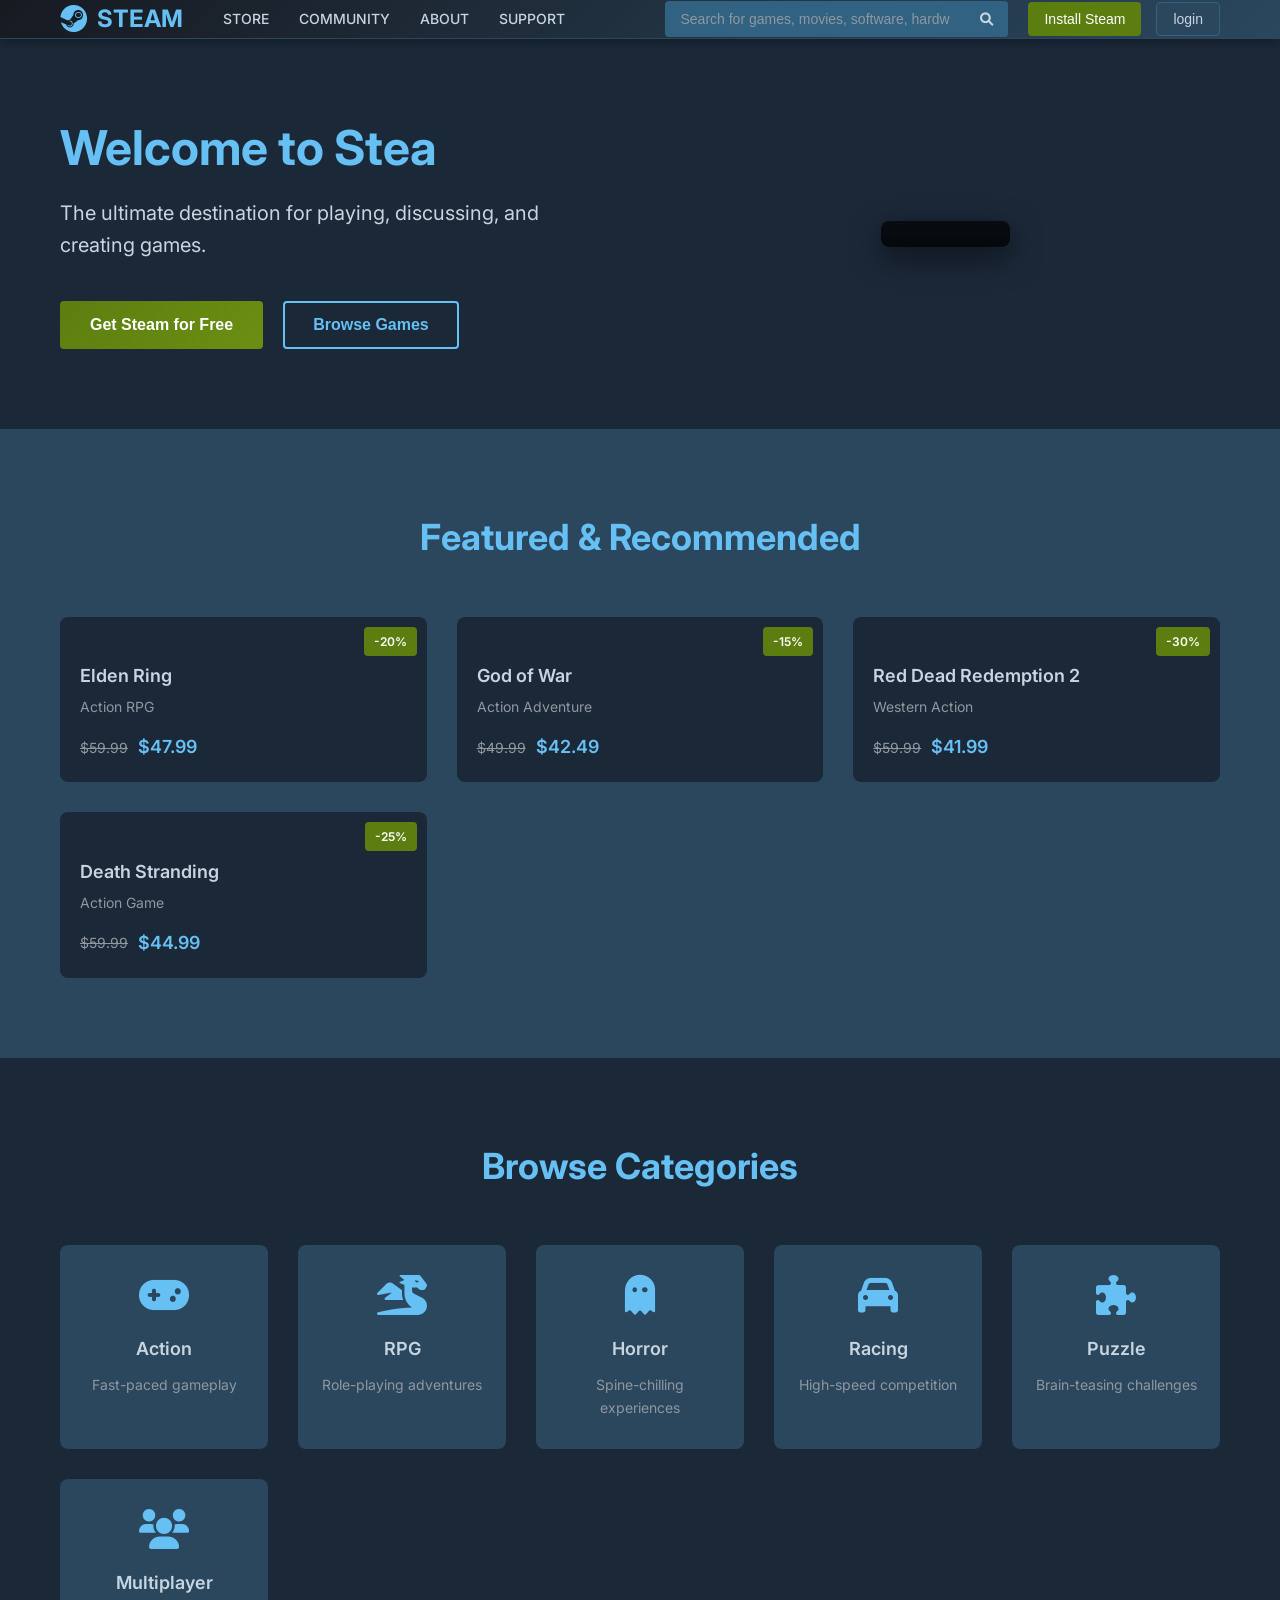
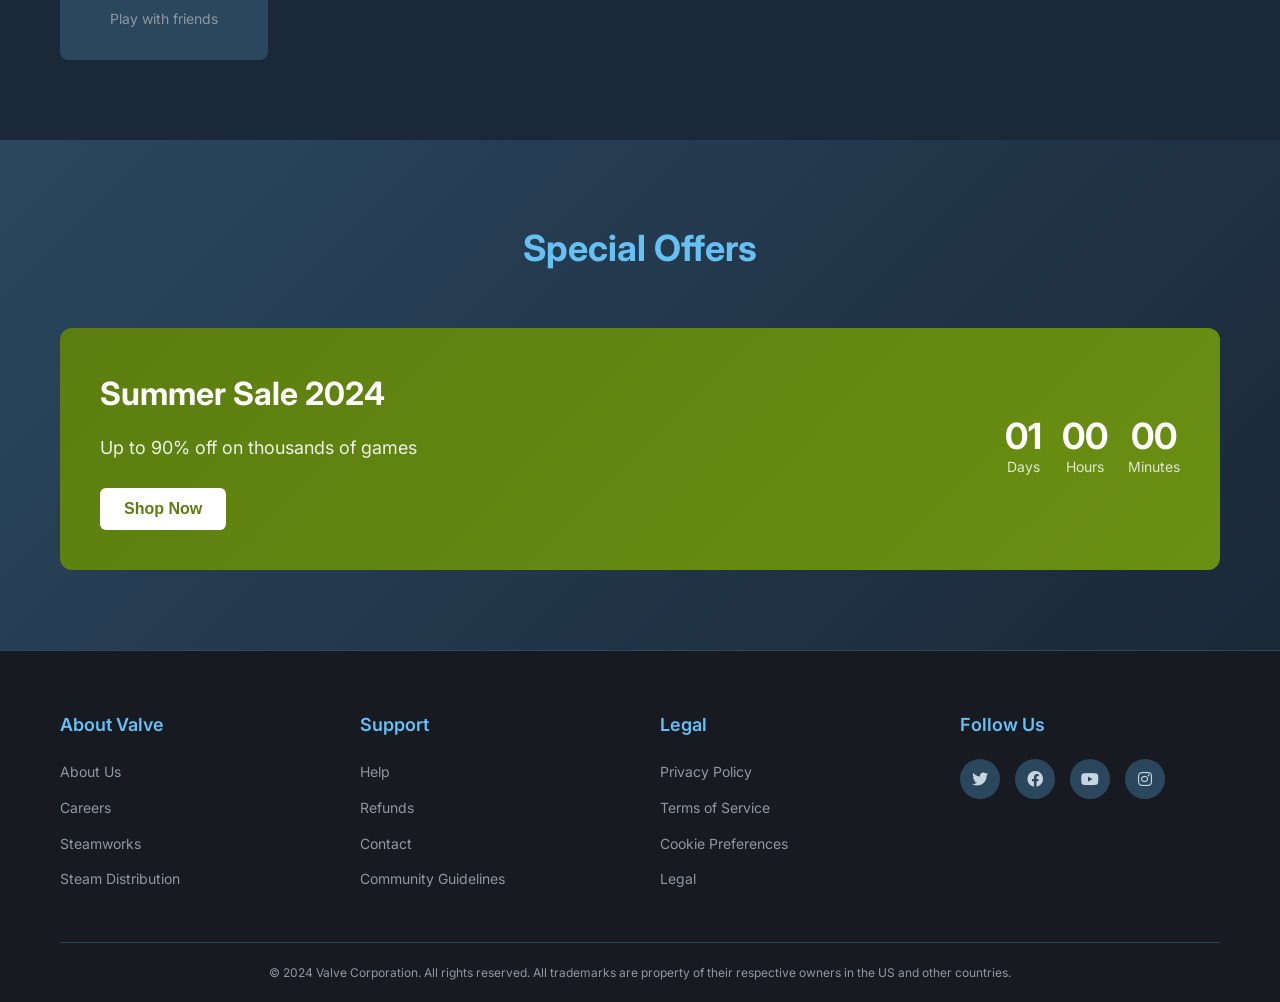
==== index.html @ 0bddf21c "added project" ====
<!DOCTYPE html>
<html lang="en">
<head>
    <meta charset="UTF-8">
    <meta name="viewport" content="width=device-width, initial-scale=1.0">
    <title>Steam - Welcome to the future of gaming</title>
    <link rel="stylesheet" href="styles.css">
    <link href="https://fonts.googleapis.com/css2?family=Inter:wght@300;400;500;600;700&display=swap" rel="stylesheet">
    <link rel="stylesheet" href="https://cdnjs.cloudflare.com/ajax/libs/font-awesome/6.0.0/css/all.min.css">
</head>
<body>
    <!-- Navigation -->
    <nav class="navbar">
        <div class="nav-container">
            <div class="nav-left">
                <div class="logo">
                    <a href="index.html">
                        <i class="fab fa-steam"></i>
                        <span>STEAM</span>
                    </a>
                </div>
                <ul class="nav-menu">
                    <li><a href="store.html" class="nav-link">STORE</a></li>
                    <li><a href="community.html" class="nav-link">COMMUNITY</a></li>
                    <li><a href="about.html" class="nav-link">ABOUT</a></li>
                    <li><a href="support.html" class="nav-link">SUPPORT</a></li>
                </ul>
            </div>
            <div class="nav-right">
                <div class="search-bar">
                    <input type="text" placeholder="Search for games, movies, software, hardware and more...">
                    <button class="search-btn"><i class="fas fa-search"></i></button>
                </div>
                <div class="user-actions">
                    <button class="install-steam">Install Steam</button>
                    <button class="login-btn">login</button>
                </div>
            </div>
        </div>
    </nav>

    <!-- Hero Section -->
    <section class="hero">
        <div class="hero-content">
            <h1>Welcome to Steam</h1>
            <p>The ultimate destination for playing, discussing, and creating games.</p>
            <div class="hero-buttons">
                <button class="cta-primary">Get Steam for Free</button>
                <button class="cta-secondary">Browse Games</button>
            </div>
        </div>
        <div class="hero-image">
            <div class="game-showcase">
                <img src="https://images.unsplash.com/photo-1542751371-adc38448a05e?w=400&h=300&fit=crop&crop=center" alt="Featured Game">
                <div class="game-overlay">
                    <h3>Cyberpunk 2077</h3>
                    <p>Open-world action-adventure story</p>
                    <span class="price">$59.99</span>
                </div>
            </div>
        </div>
    </section>

    <!-- Featured Games -->
    <section class="featured-games">
        <div class="container">
            <h2>Featured & Recommended</h2>
            <div class="games-grid">
                <div class="game-card">
                    <div class="game-image">
                        <img src="https://images.unsplash.com/photo-1511512578047-dfb367046420?w=300&h=200&fit=crop&crop=center" alt="Game 1">
                        <div class="game-badge">-20%</div>
                    </div>
                    <div class="game-info">
                        <h3>Elden Ring</h3>
                        <p>Action RPG</p>
                        <div class="game-price">
                            <span class="original-price">$59.99</span>
                            <span class="current-price">$47.99</span>
                        </div>
                    </div>
                </div>
                <a href="game-detail.html" class="game-card">
                    <div class="game-image">
                        <img src="https://images.unsplash.com/photo-1542751371-adc38448a05e?w=300&h=200&fit=crop&crop=center" alt="Game 2">
                        <div class="game-badge">-15%</div>
                    </div>
                    <div class="game-info">
                        <h3>God of War</h3>
                        <p>Action Adventure</p>
                        <div class="game-price">
                            <span class="original-price">$49.99</span>
                            <span class="current-price">$42.49</span>
                        </div>
                    </div>
                </a>
                <div class="game-card">
                    <div class="game-image">
                        <img src="https://images.unsplash.com/photo-1511512578047-dfb367046420?w=300&h=200&fit=crop&crop=center" alt="Game 3">
                        <div class="game-badge">-30%</div>
                    </div>
                    <div class="game-info">
                        <h3>Red Dead Redemption 2</h3>
                        <p>Western Action</p>
                        <div class="game-price">
                            <span class="original-price">$59.99</span>
                            <span class="current-price">$41.99</span>
                        </div>
                    </div>
                </div>
                <div class="game-card">
                    <div class="game-image">
                        <img src="https://images.unsplash.com/photo-1542751371-adc38448a05e?w=300&h=200&fit=crop&crop=center" alt="Game 4">
                        <div class="game-badge">-25%</div>
                    </div>
                    <div class="game-info">
                        <h3>Death Stranding</h3>
                        <p>Action Game</p>
                        <div class="game-price">
                            <span class="original-price">$59.99</span>
                            <span class="current-price">$44.99</span>
                        </div>
                    </div>
                </div>
            </div>
        </div>
    </section>

    <!-- Categories -->
    <section class="categories">
        <div class="container">
            <h2>Browse Categories</h2>
            <div class="category-grid">
                <div class="category-card">
                    <i class="fas fa-gamepad"></i>
                    <h3>Action</h3>
                    <p>Fast-paced gameplay</p>
                </div>
                <div class="category-card">
                    <i class="fas fa-dragon"></i>
                    <h3>RPG</h3>
                    <p>Role-playing adventures</p>
                </div>
                <div class="category-card">
                    <i class="fas fa-ghost"></i>
                    <h3>Horror</h3>
                    <p>Spine-chilling experiences</p>
                </div>
                <div class="category-card">
                    <i class="fas fa-car"></i>
                    <h3>Racing</h3>
                    <p>High-speed competition</p>
                </div>
                <div class="category-card">
                    <i class="fas fa-puzzle-piece"></i>
                    <h3>Puzzle</h3>
                    <p>Brain-teasing challenges</p>
                </div>
                <div class="category-card">
                    <i class="fas fa-users"></i>
                    <h3>Multiplayer</h3>
                    <p>Play with friends</p>
                </div>
            </div>
        </div>
    </section>

    <!-- Special Offers -->
    <section class="special-offers">
        <div class="container">
            <h2>Special Offers</h2>
            <div class="offers-banner">
                <div class="offer-content">
                    <h3>Summer Sale 2024</h3>
                    <p>Up to 90% off on thousands of games</p>
                    <button class="offer-btn">Shop Now</button>
                </div>
                <div class="offer-timer">
                    <div class="timer-item">
                        <span class="number">02</span>
                        <span class="label">Days</span>
                    </div>
                    <div class="timer-item">
                        <span class="number">18</span>
                        <span class="label">Hours</span>
                    </div>
                    <div class="timer-item">
                        <span class="number">45</span>
                        <span class="label">Minutes</span>
                    </div>
                </div>
            </div>
        </div>
    </section>

    <!-- Footer -->
    <footer class="footer">
        <div class="container">
            <div class="footer-content">
                <div class="footer-section">
                    <h4>About Valve</h4>
                    <ul>
                        <li><a href="#">About Us</a></li>
                        <li><a href="#">Careers</a></li>
                        <li><a href="#">Steamworks</a></li>
                        <li><a href="#">Steam Distribution</a></li>
                    </ul>
                </div>
                <div class="footer-section">
                    <h4>Support</h4>
                    <ul>
                        <li><a href="#">Help</a></li>
                        <li><a href="#">Refunds</a></li>
                        <li><a href="#">Contact</a></li>
                        <li><a href="#">Community Guidelines</a></li>
                    </ul>
                </div>
                <div class="footer-section">
                    <h4>Legal</h4>
                    <ul>
                        <li><a href="#">Privacy Policy</a></li>
                        <li><a href="#">Terms of Service</a></li>
                        <li><a href="#">Cookie Preferences</a></li>
                        <li><a href="#">Legal</a></li>
                    </ul>
                </div>
                <div class="footer-section">
                    <h4>Follow Us</h4>
                    <div class="social-links">
                        <a href="#"><i class="fab fa-twitter"></i></a>
                        <a href="#"><i class="fab fa-facebook"></i></a>
                        <a href="#"><i class="fab fa-youtube"></i></a>
                        <a href="#"><i class="fab fa-instagram"></i></a>
                    </div>
                </div>
            </div>
            <div class="footer-bottom">
                <p>&copy; 2024 Valve Corporation. All rights reserved. All trademarks are property of their respective owners in the US and other countries.</p>
            </div>
        </div>
    </footer>

    <script src="script.js"></script>
</body>
</html>
---- styles.css ----
/* Reset and Base Styles */
* {
    margin: 0;
    padding: 0;
    box-sizing: border-box;
}

body {
    font-family: 'Inter', -apple-system, BlinkMacSystemFont, 'Segoe UI', Roboto, sans-serif;
    background-color: #1b2838;
    color: #c7d5e0;
    line-height: 1.6;
}

.container {
    max-width: 1200px;
    margin: 0 auto;
    padding: 0 20px;
}

/* Navigation */
.navbar {
    background: linear-gradient(135deg, #171a21 0%, #2a475e 100%);
    border-bottom: 1px solid #2a475e;
    position: sticky;
    top: 0;
    z-index: 1000;
    box-shadow: 0 2px 10px rgba(0, 0, 0, 0.3);
}

.nav-container {
    display: flex;
    justify-content: space-between;
    align-items: center;
    padding: 0 20px;
    max-width: 1200px;
    margin: 0 auto;
}

.nav-left {
    display: flex;
    align-items: center;
    gap: 40px;
}

.logo {
    display: flex;
    align-items: center;
    gap: 10px;
    font-size: 24px;
    font-weight: 700;
}

.logo a {
    display: flex;
    align-items: center;
    gap: 10px;
    color: #66c0f4;
    text-decoration: none;
    transition: color 0.3s ease;
}

.logo a:hover {
    color: #ffffff;
}

.logo i {
    font-size: 28px;
}

.nav-menu {
    display: flex;
    list-style: none;
    gap: 30px;
}

.nav-link {
    color: #c7d5e0;
    text-decoration: none;
    font-weight: 500;
    font-size: 14px;
    transition: color 0.3s ease;
}

.nav-link:hover {
    color: #66c0f4;
}

.nav-right {
    display: flex;
    align-items: center;
    gap: 20px;
}

.search-bar {
    display: flex;
    align-items: center;
    background: #316282;
    border-radius: 4px;
    overflow: hidden;
}

.search-bar input {
    background: transparent;
    border: none;
    padding: 10px 15px;
    color: #c7d5e0;
    width: 300px;
    font-size: 14px;
}

.search-bar input::placeholder {
    color: #8f98a0;
}

.search-btn {
    background: #316282;
    border: none;
    padding: 10px 15px;
    color: #c7d5e0;
    cursor: pointer;
    transition: background-color 0.3s ease;
}

.search-btn:hover {
    background: #4a7b9d;
}

.user-actions {
    display: flex;
    gap: 15px;
}

.install-steam {
    background: #5c7e10;
    color: white;
    border: none;
    padding: 8px 16px;
    border-radius: 4px;
    font-size: 14px;
    font-weight: 500;
    cursor: pointer;
    transition: background-color 0.3s ease;
}

.install-steam:hover {
    background: #6b8f12;
}

.login-btn {
    background: transparent;
    color: #c7d5e0;
    border: 1px solid #316282;
    padding: 8px 16px;
    border-radius: 4px;
    font-size: 14px;
    font-weight: 500;
    cursor: pointer;
    transition: all 0.3s ease;
}

.login-btn:hover {
    background: #316282;
    color: white;
}

/* Hero Section */
.hero {
    display: flex;
    align-items: center;
    padding: 80px 20px;
    max-width: 1200px;
    margin: 0 auto;
    gap: 60px;
}

.hero-content {
    flex: 1;
}

.hero h1 {
    font-size: 48px;
    font-weight: 700;
    color: #66c0f4;
    margin-bottom: 20px;
    line-height: 1.2;
}

.hero p {
    font-size: 20px;
    color: #c7d5e0;
    margin-bottom: 40px;
    max-width: 500px;
}

.hero-buttons {
    display: flex;
    gap: 20px;
}

.cta-primary {
    background: linear-gradient(135deg, #5c7e10 0%, #6b8f12 100%);
    color: white;
    border: none;
    padding: 15px 30px;
    border-radius: 4px;
    font-size: 16px;
    font-weight: 600;
    cursor: pointer;
    transition: transform 0.3s ease;
}

.cta-primary:hover {
    transform: translateY(-2px);
}

.cta-secondary {
    background: transparent;
    color: #66c0f4;
    border: 2px solid #66c0f4;
    padding: 13px 28px;
    border-radius: 4px;
    font-size: 16px;
    font-weight: 600;
    cursor: pointer;
    transition: all 0.3s ease;
}

.cta-secondary:hover {
    background: #66c0f4;
    color: #1b2838;
}

.hero-image {
    flex: 1;
    display: flex;
    justify-content: center;
}

.game-showcase {
    position: relative;
    border-radius: 8px;
    overflow: hidden;
    box-shadow: 0 10px 30px rgba(0, 0, 0, 0.5);
}

.game-showcase img {
    width: 100%;
    height: auto;
    display: block;
}

.game-overlay {
    position: absolute;
    bottom: 0;
    left: 0;
    right: 0;
    background: linear-gradient(transparent, rgba(0, 0, 0, 0.8));
    padding: 20px;
    color: white;
}

.game-overlay h3 {
    font-size: 20px;
    margin-bottom: 5px;
}

.game-overlay p {
    font-size: 14px;
    margin-bottom: 10px;
    opacity: 0.9;
}

.game-overlay .price {
    font-size: 18px;
    font-weight: 600;
    color: #66c0f4;
}

/* Featured Games */
.featured-games {
    padding: 80px 0;
    background: #2a475e;
}

.featured-games h2 {
    text-align: center;
    font-size: 36px;
    font-weight: 700;
    color: #66c0f4;
    margin-bottom: 50px;
}

.games-grid {
    display: grid;
    grid-template-columns: repeat(auto-fit, minmax(280px, 1fr));
    gap: 30px;
}

.game-card {
    background: #1b2838;
    border-radius: 8px;
    overflow: hidden;
    transition: transform 0.3s ease, box-shadow 0.3s ease;
    cursor: pointer;
    text-decoration: none;
    color: inherit;
}

.game-card:hover {
    transform: translateY(-5px);
    box-shadow: 0 15px 40px rgba(0, 0, 0, 0.4);
}

.game-image {
    position: relative;
}

.game-image img {
    width: 100%;
    height: 200px;
    object-fit: cover;
}

.game-badge {
    position: absolute;
    top: 10px;
    right: 10px;
    background: #5c7e10;
    color: white;
    padding: 5px 10px;
    border-radius: 4px;
    font-size: 12px;
    font-weight: 600;
}

.game-info {
    padding: 20px;
}

.game-info h3 {
    font-size: 18px;
    font-weight: 600;
    color: #c7d5e0;
    margin-bottom: 5px;
}

.game-info p {
    color: #8f98a0;
    font-size: 14px;
    margin-bottom: 15px;
}

.game-price {
    display: flex;
    align-items: center;
    gap: 10px;
}

.original-price {
    color: #8f98a0;
    text-decoration: line-through;
    font-size: 14px;
}

.current-price {
    color: #66c0f4;
    font-size: 18px;
    font-weight: 600;
}

/* Categories */
.categories {
    padding: 80px 0;
    background: #1b2838;
}

.categories h2 {
    text-align: center;
    font-size: 36px;
    font-weight: 700;
    color: #66c0f4;
    margin-bottom: 50px;
}

.category-grid {
    display: grid;
    grid-template-columns: repeat(auto-fit, minmax(200px, 1fr));
    gap: 30px;
}

.category-card {
    background: #2a475e;
    padding: 30px 20px;
    border-radius: 8px;
    text-align: center;
    transition: transform 0.3s ease, background-color 0.3s ease;
    cursor: pointer;
}

.category-card:hover {
    transform: translateY(-5px);
    background: #316282;
}

.category-card i {
    font-size: 40px;
    color: #66c0f4;
    margin-bottom: 20px;
}

.category-card h3 {
    font-size: 18px;
    font-weight: 600;
    color: #c7d5e0;
    margin-bottom: 10px;
}

.category-card p {
    color: #8f98a0;
    font-size: 14px;
}

/* Special Offers */
.special-offers {
    padding: 80px 0;
    background: linear-gradient(135deg, #2a475e 0%, #1b2838 100%);
}

.special-offers h2 {
    text-align: center;
    font-size: 36px;
    font-weight: 700;
    color: #66c0f4;
    margin-bottom: 50px;
}

.offers-banner {
    background: linear-gradient(135deg, #5c7e10 0%, #6b8f12 100%);
    border-radius: 12px;
    padding: 40px;
    display: flex;
    justify-content: space-between;
    align-items: center;
    color: white;
}

.offer-content h3 {
    font-size: 32px;
    font-weight: 700;
    margin-bottom: 15px;
}

.offer-content p {
    font-size: 18px;
    margin-bottom: 25px;
    opacity: 0.9;
}

.offer-btn {
    background: white;
    color: #5c7e10;
    border: none;
    padding: 12px 24px;
    border-radius: 6px;
    font-size: 16px;
    font-weight: 600;
    cursor: pointer;
    transition: transform 0.3s ease;
}

.offer-btn:hover {
    transform: translateY(-2px);
}

.offer-timer {
    display: flex;
    gap: 20px;
}

.timer-item {
    text-align: center;
}

.timer-item .number {
    display: block;
    font-size: 36px;
    font-weight: 700;
    line-height: 1;
}

.timer-item .label {
    font-size: 14px;
    opacity: 0.8;
}

/* Footer */
.footer {
    background: #171a21;
    padding: 60px 0 20px;
    border-top: 1px solid #2a475e;
}

.footer-content {
    display: grid;
    grid-template-columns: repeat(auto-fit, minmax(250px, 1fr));
    gap: 40px;
    margin-bottom: 40px;
}

.footer-section h4 {
    color: #66c0f4;
    font-size: 18px;
    font-weight: 600;
    margin-bottom: 20px;
}

.footer-section ul {
    list-style: none;
}

.footer-section ul li {
    margin-bottom: 10px;
}

.footer-section ul li a {
    color: #8f98a0;
    text-decoration: none;
    font-size: 14px;
    transition: color 0.3s ease;
}

.footer-section ul li a:hover {
    color: #66c0f4;
}

.social-links {
    display: flex;
    gap: 15px;
}

.social-links a {
    display: flex;
    align-items: center;
    justify-content: center;
    width: 40px;
    height: 40px;
    background: #2a475e;
    color: #c7d5e0;
    border-radius: 50%;
    text-decoration: none;
    transition: all 0.3s ease;
}

.social-links a:hover {
    background: #66c0f4;
    color: #1b2838;
    transform: translateY(-2px);
}

.footer-bottom {
    text-align: center;
    padding-top: 20px;
    border-top: 1px solid #2a475e;
}

.footer-bottom p {
    color: #8f98a0;
    font-size: 12px;
}

/* Notification System */
.notification {
    position: fixed;
    top: 20px;
    right: 20px;
    background: #5c7e10;
    color: white;
    padding: 15px 20px;
    border-radius: 8px;
    box-shadow: 0 4px 12px rgba(0,0,0,0.3);
    z-index: 10000;
    transform: translateX(400px);
    transition: transform 0.3s ease;
    max-width: 300px;
}

.notification.show {
    transform: translateX(0);
}

.notification.error {
    background: #c7d5e0;
    color: #1b2838;
}

.notification.info {
    background: #66c0f4;
    color: white;
}

/* Authentication Modal Styles */
.auth-modal {
    display: none;
    position: fixed;
    top: 0;
    left: 0;
    width: 100%;
    height: 100%;
    background: rgba(0,0,0,0.8);
    z-index: 10000;
    align-items: center;
    justify-content: center;
}

.auth-modal.show {
    display: flex;
}

.auth-modal-content {
    background: #2a475e;
    border-radius: 12px;
    width: 90%;
    max-width: 450px;
    max-height: 90vh;
    overflow-y: auto;
    box-shadow: 0 20px 60px rgba(0,0,0,0.5);
}

.auth-modal-header {
    display: flex;
    justify-content: space-between;
    align-items: center;
    padding: 25px 30px;
    border-bottom: 1px solid #1b2838;
}

.auth-modal-header h2 {
    color: #ffffff;
    margin: 0;
    font-size: 1.5rem;
}

.close-modal {
    background: none;
    border: none;
    color: #8f98a0;
    font-size: 1.5rem;
    cursor: pointer;
    padding: 5px;
    transition: color 0.3s ease;
}

.close-modal:hover {
    color: #ffffff;
}

.auth-modal-body {
    padding: 30px;
}

.form-group {
    margin-bottom: 20px;
}

.form-group label {
    display: block;
    color: #c7d5e0;
    margin-bottom: 8px;
    font-weight: 500;
}

.form-group input {
    width: 100%;
    padding: 12px 15px;
    border: 1px solid #1b2838;
    border-radius: 6px;
    background: #1b2838;
    color: #ffffff;
    font-size: 1rem;
    transition: border-color 0.3s ease;
}

.form-group input:focus {
    outline: none;
    border-color: #66c0f4;
}

#auth-submit-btn {
    width: 100%;
    background: #5c7e10;
    color: white;
    border: none;
    padding: 15px;
    border-radius: 6px;
    font-size: 1rem;
    font-weight: 600;
    cursor: pointer;
    transition: background 0.3s ease;
    margin-bottom: 20px;
}

#auth-submit-btn:hover {
    background: #4a6b0d;
}

.auth-switch {
    text-align: center;
    margin-bottom: 25px;
}

.auth-switch span {
    color: #8f98a0;
    margin-right: 10px;
}

#auth-switch-btn {
    background: none;
    border: none;
    color: #66c0f4;
    cursor: pointer;
    font-weight: 600;
    text-decoration: underline;
}

#auth-switch-btn:hover {
    color: #5bb0e4;
}

.auth-options {
    display: flex;
    flex-direction: column;
    gap: 12px;
}

.auth-option-btn {
    display: flex;
    align-items: center;
    justify-content: center;
    gap: 10px;
    background: #1b2838;
    color: #c7d5e0;
    border: 1px solid #2a475e;
    padding: 12px 20px;
    border-radius: 6px;
    cursor: pointer;
    transition: all 0.3s ease;
    font-size: 0.95rem;
}

.auth-option-btn:hover {
    background: #2a475e;
    border-color: #66c0f4;
}

/* Responsive Design */
@media (max-width: 768px) {
    .nav-container {
        flex-direction: column;
        gap: 20px;
        padding: 20px;
    }
    
    .nav-left {
        flex-direction: column;
        gap: 20px;
    }
    
    .nav-menu {
        gap: 20px;
    }
    
    .search-bar input {
        width: 250px;
    }
    
    .hero {
        flex-direction: column;
        text-align: center;
        padding: 60px 20px;
    }
    
    .hero h1 {
        font-size: 36px;
    }
    
    .hero-buttons {
        justify-content: center;
    }
    
    .offers-banner {
        flex-direction: column;
        text-align: center;
        gap: 30px;
    }
    
    .games-grid {
        grid-template-columns: repeat(auto-fit, minmax(250px, 1fr));
    }
    
    .category-grid {
        grid-template-columns: repeat(auto-fit, minmax(150px, 1fr));
    }
}

@media (max-width: 480px) {
    .hero h1 {
        font-size: 28px;
    }
    
    .hero p {
        font-size: 16px;
    }
    
    .hero-buttons {
        flex-direction: column;
        align-items: center;
    }
    
    .search-bar input {
        width: 200px;
    }
    
    .games-grid {
        grid-template-columns: 1fr;
    }
    
    .category-grid {
        grid-template-columns: repeat(2, 1fr);
    }
}
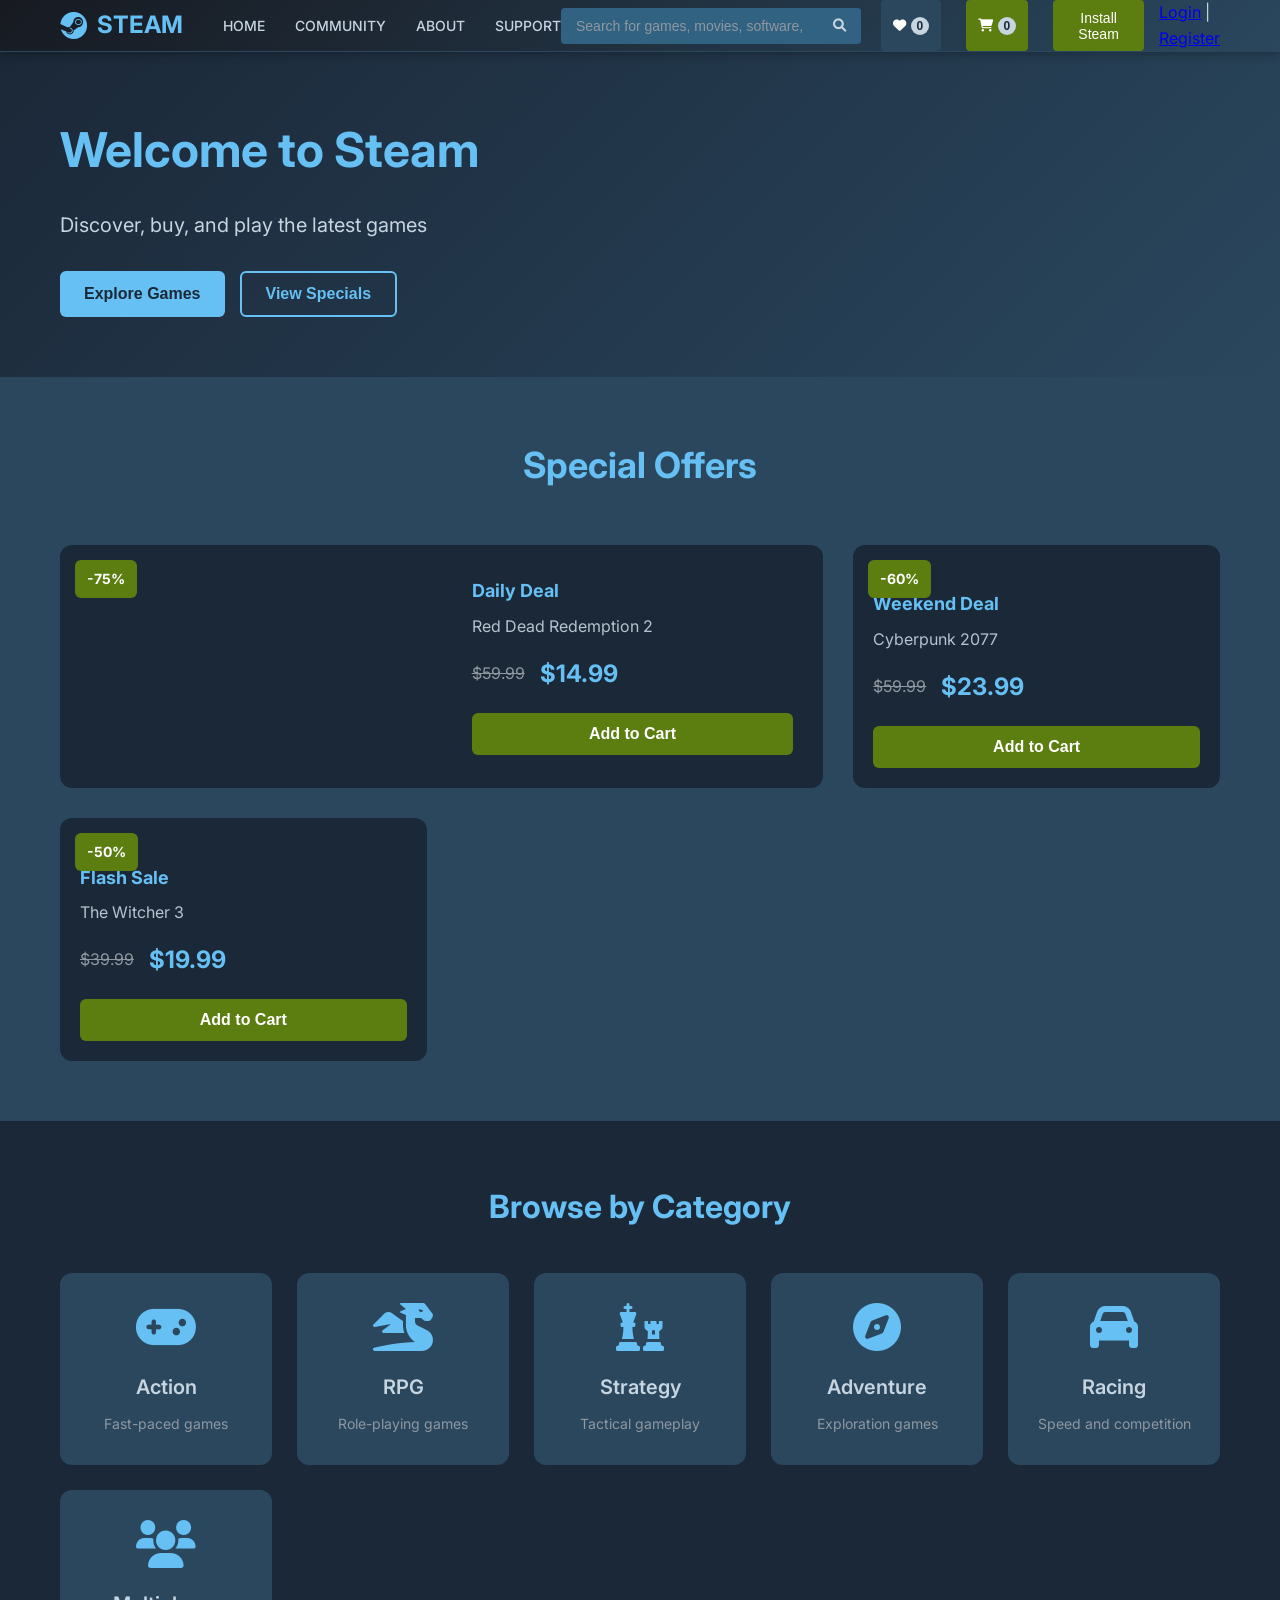
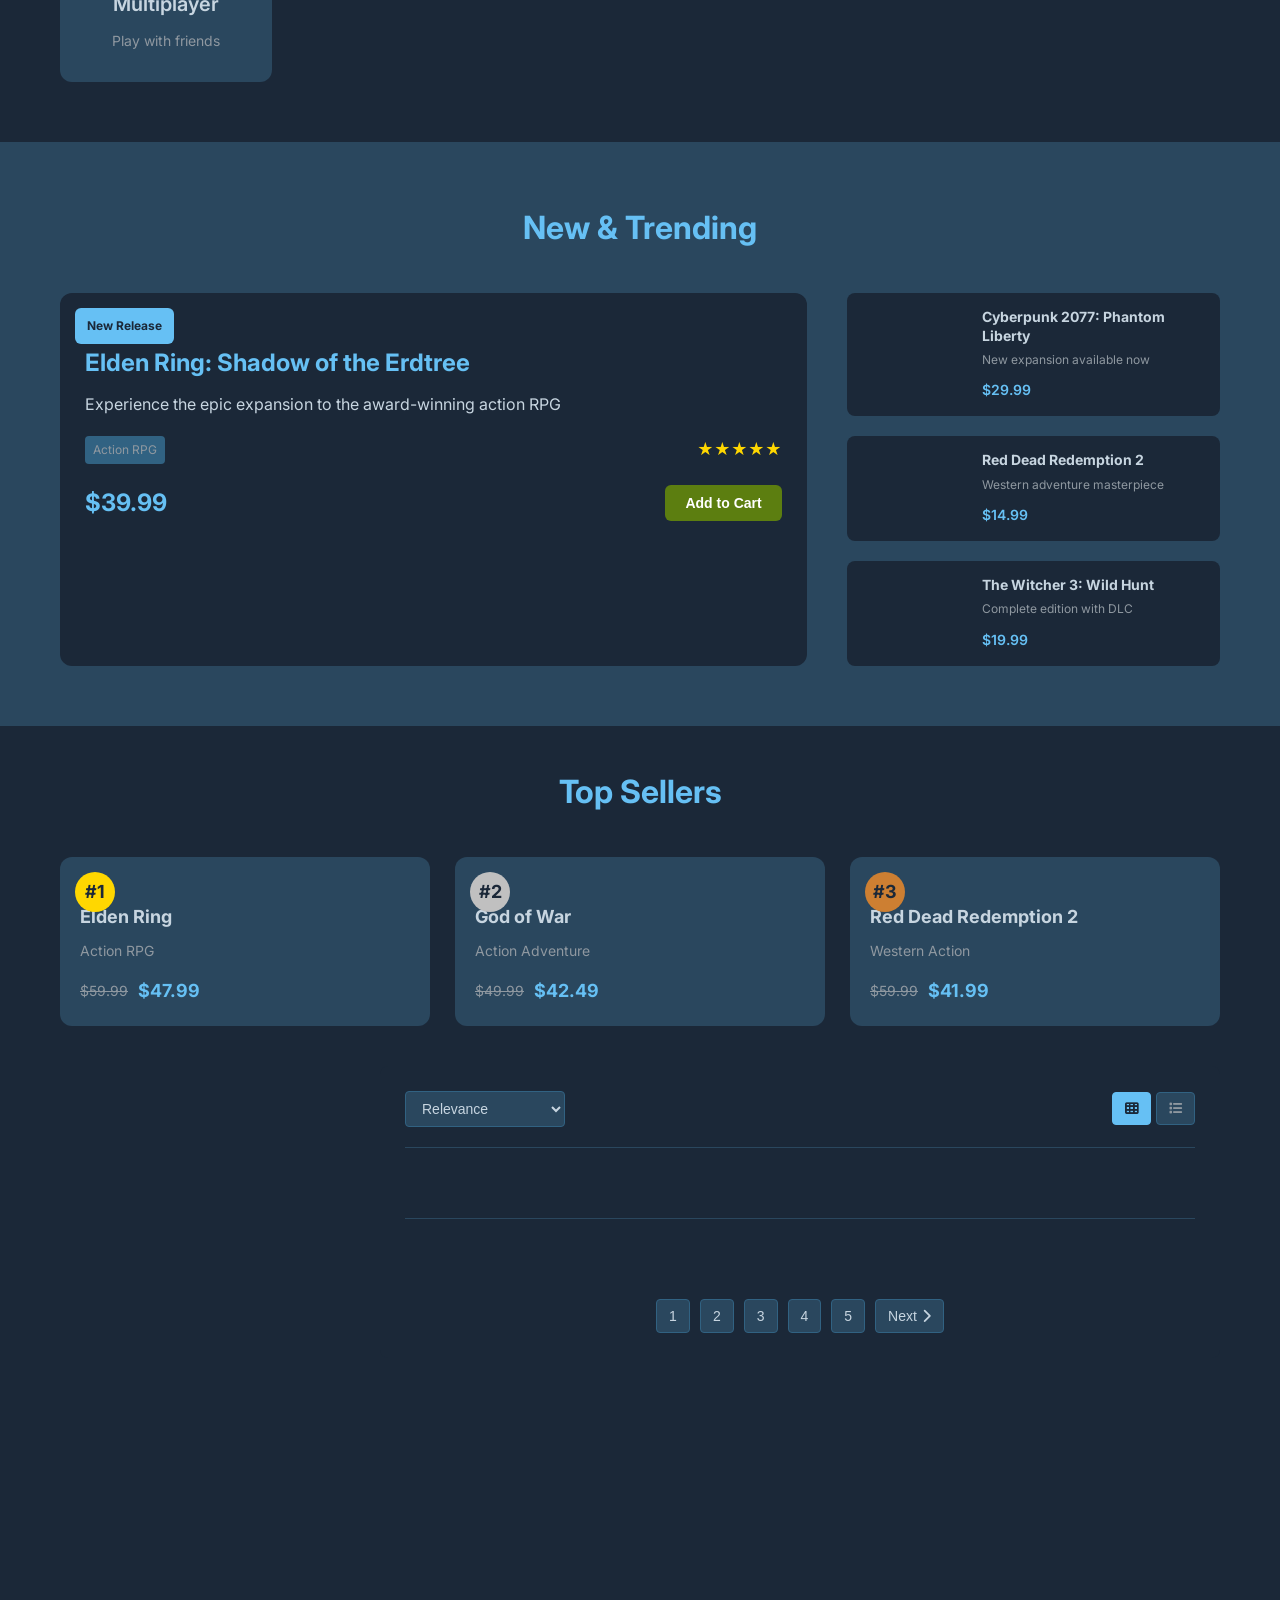
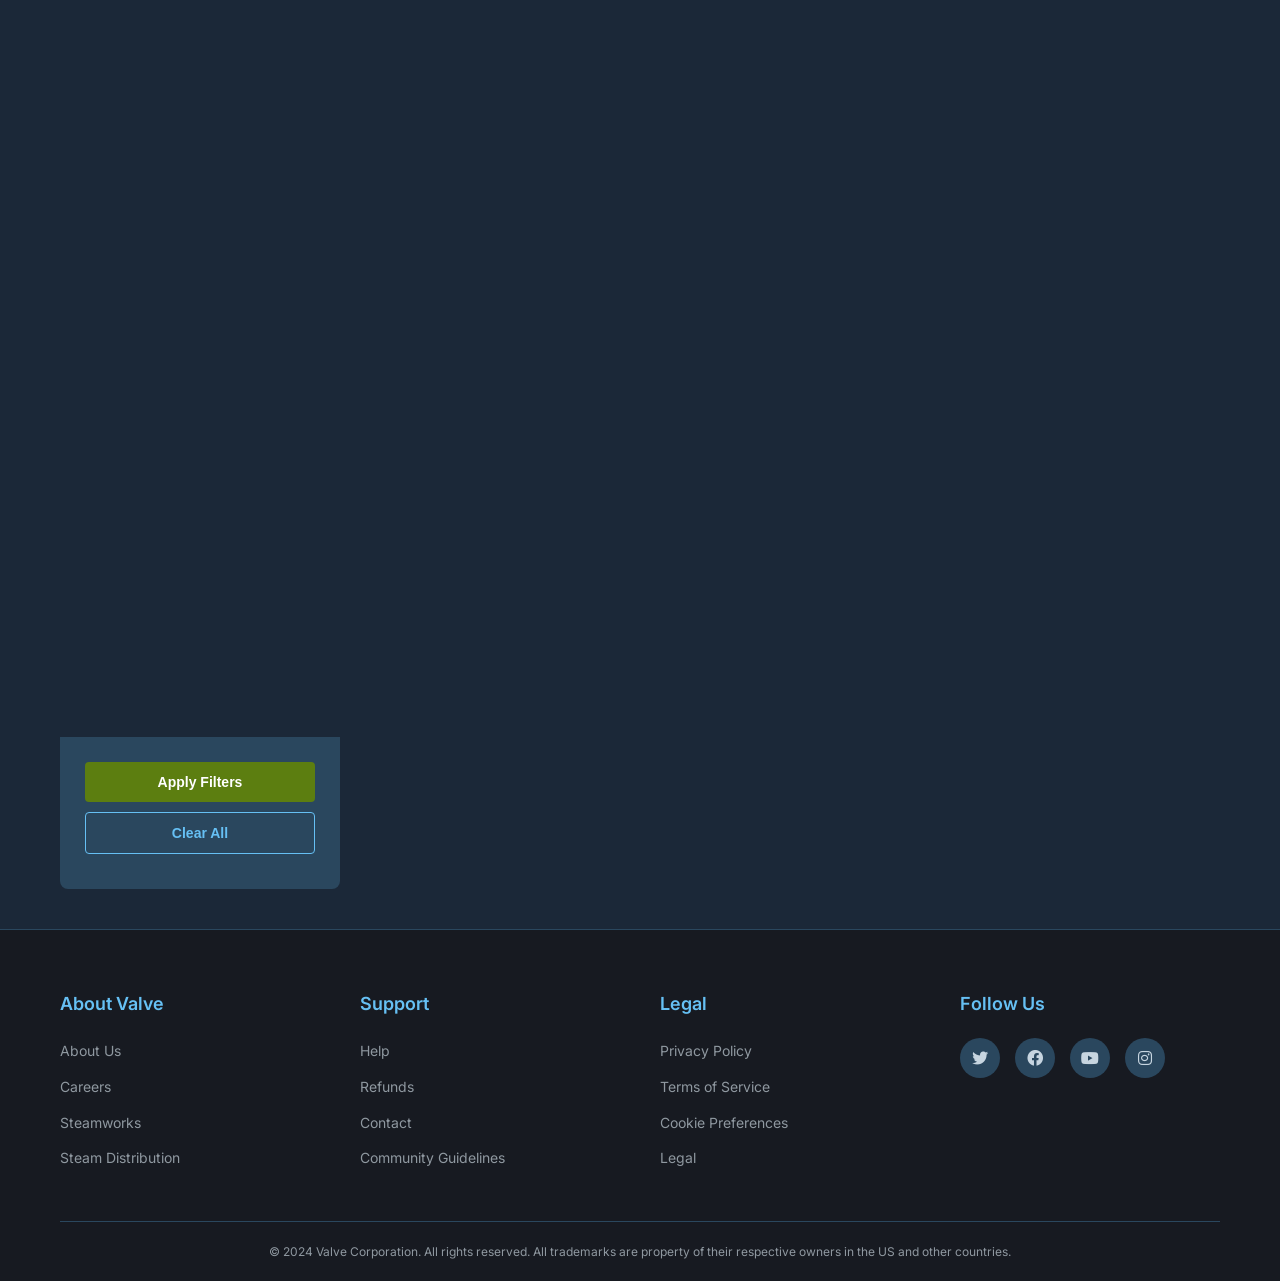
==== commit 618dd68e: "Updated" ====
--- a/index.html
+++ b/index.html
@@ -20,7 +20,7 @@
                     </a>
                 </div>
                 <ul class="nav-menu">
-                    <li><a href="store.html" class="nav-link">STORE</a></li>
+                    <li><a href="index.html" class="nav-link active">HOME</a></li>
                     <li><a href="community.html" class="nav-link">COMMUNITY</a></li>
                     <li><a href="about.html" class="nav-link">ABOUT</a></li>
                     <li><a href="support.html" class="nav-link">SUPPORT</a></li>
@@ -32,129 +32,120 @@
                     <button class="search-btn"><i class="fas fa-search"></i></button>
                 </div>
                 <div class="user-actions">
+                    <button class="wishlist-btn" id="wishlist-btn">
+                        <i class="fas fa-heart"></i>
+                        <span class="wishlist-count">0</span>
+                    </button>
+                    <button class="cart-btn" id="cart-btn">
+                        <i class="fas fa-shopping-cart"></i>
+                        <span class="cart-count">0</span>
+                    </button>
                     <button class="install-steam">Install Steam</button>
-                    <button class="login-btn">login</button>
+                    <div id="user-actions">
+                        <a href="login.html">Login</a> |
+                        <a href="register.html">Register</a>
+                    </div>
                 </div>
             </div>
         </div>
     </nav>
 
-    <!-- Hero Section -->
-    <section class="hero">
-        <div class="hero-content">
-            <h1>Welcome to Steam</h1>
-            <p>The ultimate destination for playing, discussing, and creating games.</p>
-            <div class="hero-buttons">
-                <button class="cta-primary">Get Steam for Free</button>
-                <button class="cta-secondary">Browse Games</button>
-            </div>
-        </div>
-        <div class="hero-image">
-            <div class="game-showcase">
-                <img src="https://images.unsplash.com/photo-1542751371-adc38448a05e?w=400&h=300&fit=crop&crop=center" alt="Featured Game">
-                <div class="game-overlay">
-                    <h3>Cyberpunk 2077</h3>
-                    <p>Open-world action-adventure story</p>
-                    <span class="price">$59.99</span>
+    <!-- Store Header with Featured Banner -->
+    <section class="store-header">
+        <div class="container">
+            <div class="featured-banner">
+                <div class="banner-content">
+                    <h1>Welcome to Steam</h1>
+                    <p>Discover, buy, and play the latest games</p>
+                    <div class="banner-actions">
+                        <button class="banner-btn primary">Explore Games</button>
+                        <button class="banner-btn secondary">View Specials</button>
+                    </div>
+                </div>
+                <div class="banner-image">
+                    <img src="https://images.unsplash.com/photo-1542751371-adc38448a05e?w=600&h=300&fit=crop&crop=center" alt="Featured Games">
                 </div>
             </div>
         </div>
     </section>
 
-    <!-- Featured Games -->
-    <section class="featured-games">
-        <div class="container">
-            <h2>Featured & Recommended</h2>
-            <div class="games-grid">
-                <div class="game-card">
-                    <div class="game-image">
-                        <img src="https://images.unsplash.com/photo-1511512578047-dfb367046420?w=300&h=200&fit=crop&crop=center" alt="Game 1">
-                        <div class="game-badge">-20%</div>
-                    </div>
-                    <div class="game-info">
-                        <h3>Elden Ring</h3>
-                        <p>Action RPG</p>
-                        <div class="game-price">
-                            <span class="original-price">$59.99</span>
-                            <span class="current-price">$47.99</span>
-                        </div>
-                    </div>
-                </div>
-                <a href="game-detail.html" class="game-card">
-                    <div class="game-image">
-                        <img src="https://images.unsplash.com/photo-1542751371-adc38448a05e?w=300&h=200&fit=crop&crop=center" alt="Game 2">
-                        <div class="game-badge">-15%</div>
-                    </div>
-                    <div class="game-info">
-                        <h3>God of War</h3>
-                        <p>Action Adventure</p>
-                        <div class="game-price">
-                            <span class="original-price">$49.99</span>
-                            <span class="current-price">$42.49</span>
-                        </div>
-                    </div>
-                </a>
-                <div class="game-card">
-                    <div class="game-image">
-                        <img src="https://images.unsplash.com/photo-1511512578047-dfb367046420?w=300&h=200&fit=crop&crop=center" alt="Game 3">
-                        <div class="game-badge">-30%</div>
-                    </div>
-                    <div class="game-info">
-                        <h3>Red Dead Redemption 2</h3>
-                        <p>Western Action</p>
-                        <div class="game-price">
-                            <span class="original-price">$59.99</span>
-                            <span class="current-price">$41.99</span>
-                        </div>
-                    </div>
-                </div>
-                <div class="game-card">
-                    <div class="game-image">
-                        <img src="https://images.unsplash.com/photo-1542751371-adc38448a05e?w=300&h=200&fit=crop&crop=center" alt="Game 4">
-                        <div class="game-badge">-25%</div>
-                    </div>
-                    <div class="game-info">
-                        <h3>Death Stranding</h3>
-                        <p>Action Game</p>
-                        <div class="game-price">
-                            <span class="original-price">$59.99</span>
-                            <span class="current-price">$44.99</span>
-                        </div>
+    <!-- Special Offers Section -->
+    <section class="special-offers">
+        <div class="container">
+            <h2 class="section-title">Special Offers</h2>
+            <div class="offers-grid">
+                <div class="offer-card featured">
+                    <div class="offer-badge">-75%</div>
+                    <img src="https://images.unsplash.com/photo-1511512578047-dfb367046420?w=400&h=200&fit=crop&crop=center" alt="Special Offer">
+                    <div class="offer-content">
+                        <h3>Daily Deal</h3>
+                        <p>Red Dead Redemption 2</p>
+                        <div class="offer-price">
+                            <span class="original">$59.99</span>
+                            <span class="discounted">$14.99</span>
+                        </div>
+                        <button class="offer-btn">Add to Cart</button>
+                    </div>
+                </div>
+                <div class="offer-card">
+                    <div class="offer-badge">-60%</div>
+                    <img src="https://images.unsplash.com/photo-1542751371-adc38448a05e?w=400&h=200&fit=crop&crop=center" alt="Special Offer">
+                    <div class="offer-content">
+                        <h3>Weekend Deal</h3>
+                        <p>Cyberpunk 2077</p>
+                        <div class="offer-price">
+                            <span class="original">$59.99</span>
+                            <span class="discounted">$23.99</span>
+                        </div>
+                        <button class="offer-btn">Add to Cart</button>
+                    </div>
+                </div>
+                <div class="offer-card">
+                    <div class="offer-badge">-50%</div>
+                    <img src="https://images.unsplash.com/photo-1511512578047-dfb367046420?w=400&h=200&fit=crop&crop=center" alt="Special Offer">
+                    <div class="offer-content">
+                        <h3>Flash Sale</h3>
+                        <p>The Witcher 3</p>
+                        <div class="offer-price">
+                            <span class="original">$39.99</span>
+                            <span class="discounted">$19.99</span>
+                        </div>
+                        <button class="offer-btn">Add to Cart</button>
                     </div>
                 </div>
             </div>
         </div>
     </section>
 
-    <!-- Categories -->
-    <section class="categories">
-        <div class="container">
-            <h2>Browse Categories</h2>
-            <div class="category-grid">
+    <!-- Categories Section -->
+    <section class="categories-section">
+        <div class="container">
+            <h2 class="section-title">Browse by Category</h2>
+            <div class="categories-grid">
                 <div class="category-card">
                     <i class="fas fa-gamepad"></i>
                     <h3>Action</h3>
-                    <p>Fast-paced gameplay</p>
+                    <p>Fast-paced games</p>
                 </div>
                 <div class="category-card">
                     <i class="fas fa-dragon"></i>
                     <h3>RPG</h3>
-                    <p>Role-playing adventures</p>
-                </div>
-                <div class="category-card">
-                    <i class="fas fa-ghost"></i>
-                    <h3>Horror</h3>
-                    <p>Spine-chilling experiences</p>
+                    <p>Role-playing games</p>
+                </div>
+                <div class="category-card">
+                    <i class="fas fa-chess"></i>
+                    <h3>Strategy</h3>
+                    <p>Tactical gameplay</p>
+                </div>
+                <div class="category-card">
+                    <i class="fas fa-compass"></i>
+                    <h3>Adventure</h3>
+                    <p>Exploration games</p>
                 </div>
                 <div class="category-card">
                     <i class="fas fa-car"></i>
                     <h3>Racing</h3>
-                    <p>High-speed competition</p>
-                </div>
-                <div class="category-card">
-                    <i class="fas fa-puzzle-piece"></i>
-                    <h3>Puzzle</h3>
-                    <p>Brain-teasing challenges</p>
+                    <p>Speed and competition</p>
                 </div>
                 <div class="category-card">
                     <i class="fas fa-users"></i>
@@ -165,30 +156,213 @@
         </div>
     </section>
 
-    <!-- Special Offers -->
-    <section class="special-offers">
-        <div class="container">
-            <h2>Special Offers</h2>
-            <div class="offers-banner">
-                <div class="offer-content">
-                    <h3>Summer Sale 2024</h3>
-                    <p>Up to 90% off on thousands of games</p>
-                    <button class="offer-btn">Shop Now</button>
-                </div>
-                <div class="offer-timer">
-                    <div class="timer-item">
-                        <span class="number">02</span>
-                        <span class="label">Days</span>
-                    </div>
-                    <div class="timer-item">
-                        <span class="number">18</span>
-                        <span class="label">Hours</span>
-                    </div>
-                    <div class="timer-item">
-                        <span class="number">45</span>
-                        <span class="label">Minutes</span>
-                    </div>
-                </div>
+    <!-- New & Trending Section -->
+    <section class="trending-section">
+        <div class="container">
+            <h2 class="section-title">New & Trending</h2>
+            <div class="trending-grid">
+                <div class="trending-card featured">
+                    <div class="trending-badge">New Release</div>
+                    <img src="https://images.unsplash.com/photo-1542751371-adc38448a05e?w=500&h=300&fit=crop&crop=center" alt="Trending Game">
+                    <div class="trending-content">
+                        <h3>Elden Ring: Shadow of the Erdtree</h3>
+                        <p>Experience the epic expansion to the award-winning action RPG</p>
+                        <div class="trending-meta">
+                            <span class="trending-genre">Action RPG</span>
+                            <span class="trending-rating">★★★★★</span>
+                        </div>
+                        <div class="trending-price">
+                            <span class="price">$39.99</span>
+                            <button class="trending-btn">Add to Cart</button>
+                        </div>
+                    </div>
+                </div>
+                <div class="trending-sidebar">
+                    <div class="trending-item">
+                        <img src="https://images.unsplash.com/photo-1511512578047-dfb367046420?w=200&h=120&fit=crop&crop=center" alt="Trending Game">
+                        <div class="trending-item-content">
+                            <h4>Cyberpunk 2077: Phantom Liberty</h4>
+                            <p>New expansion available now</p>
+                            <span class="trending-price">$29.99</span>
+                        </div>
+                    </div>
+                    <div class="trending-item">
+                        <img src="https://images.unsplash.com/photo-1511512578047-dfb367046420?w=200&h=120&fit=crop&crop=center" alt="Trending Game">
+                        <div class="trending-item-content">
+                            <h4>Red Dead Redemption 2</h4>
+                            <p>Western adventure masterpiece</p>
+                            <span class="trending-price">$14.99</span>
+                        </div>
+                    </div>
+                    <div class="trending-item">
+                        <img src="https://images.unsplash.com/photo-1511512578047-dfb367046420?w=200&h=120&fit=crop&crop=center" alt="Trending Game">
+                        <div class="trending-item-content">
+                            <h4>The Witcher 3: Wild Hunt</h4>
+                            <p>Complete edition with DLC</p>
+                            <span class="trending-price">$19.99</span>
+                        </div>
+                    </div>
+                </div>
+            </div>
+        </div>
+    </section>
+
+    <!-- Store Content -->
+    <section class="store-content">
+        <div class="container">
+            <!-- Top Sellers Section -->
+            <div class="top-sellers-section">
+                <h2 class="section-title">Top Sellers</h2>
+                <div class="top-sellers-grid">
+                    <div class="top-seller-card">
+                        <div class="seller-rank">#1</div>
+                        <img src="https://images.unsplash.com/photo-1542751371-adc38448a05e?w=300&h=200&fit=crop&crop=center" alt="Top Seller">
+                        <div class="seller-info">
+                            <h3>Elden Ring</h3>
+                            <p>Action RPG</p>
+                            <div class="seller-price">
+                                <span class="original">$59.99</span>
+                                <span class="current">$47.99</span>
+                            </div>
+                        </div>
+                    </div>
+                    <div class="top-seller-card">
+                        <div class="seller-rank">#2</div>
+                        <img src="https://images.unsplash.com/photo-1511512578047-dfb367046420?w=300&h=200&fit=crop&crop=center" alt="Top Seller">
+                        <div class="seller-info">
+                            <h3>God of War</h3>
+                            <p>Action Adventure</p>
+                            <div class="seller-price">
+                                <span class="original">$49.99</span>
+                                <span class="current">$42.49</span>
+                            </div>
+                        </div>
+                    </div>
+                    <div class="top-seller-card">
+                        <div class="seller-rank">#3</div>
+                        <img src="https://images.unsplash.com/photo-1542751371-adc38448a05e?w=300&h=200&fit=crop&crop=center" alt="Top Seller">
+                        <div class="seller-info">
+                            <h3>Red Dead Redemption 2</h3>
+                            <p>Western Action</p>
+                            <div class="seller-price">
+                                <span class="original">$59.99</span>
+                                <span class="current">$41.99</span>
+                            </div>
+                        </div>
+                    </div>
+                </div>
+            </div>
+
+            <div class="store-layout">
+                <!-- Sidebar Filters -->
+                <aside class="store-sidebar">
+                    <div class="filter-section">
+                        <h3>Categories</h3>
+                        <div class="filter-options">
+                            <label><input type="checkbox" value="action"> Action</label>
+                            <label><input type="checkbox" value="rpg"> RPG</label>
+                            <label><input type="checkbox" value="strategy"> Strategy</label>
+                            <label><input type="checkbox" value="adventure"> Adventure</label>
+                            <label><input type="checkbox" value="simulation"> Simulation</label>
+                            <label><input type="checkbox" value="sports"> Sports</label>
+                            <label><input type="checkbox" value="racing"> Racing</label>
+                            <label><input type="checkbox" value="indie"> Indie</label>
+                            <label><input type="checkbox" value="casual"> Casual</label>
+                            <label><input type="checkbox" value="horror"> Horror</label>
+                        </div>
+                    </div>
+
+                    <div class="filter-section">
+                        <h3>Price Range</h3>
+                        <div class="price-slider">
+                            <input type="range" id="price-range" min="0" max="100" value="60">
+                            <div class="price-labels">
+                                <span>$0</span>
+                                <span id="price-value">$60</span>
+                                <span>$100</span>
+                            </div>
+                        </div>
+                    </div>
+
+                    <div class="filter-section">
+                        <h3>Features</h3>
+                        <div class="filter-options">
+                            <label><input type="checkbox" value="multiplayer"> Multiplayer</label>
+                            <label><input type="checkbox" value="controller"> Controller Support</label>
+                            <label><input type="checkbox" value="achievements"> Achievements</label>
+                            <label><input type="checkbox" value="cloud"> Cloud Saves</label>
+                            <label><input type="checkbox" value="trading"> Trading Cards</label>
+                            <label><input type="checkbox" value="vr"> VR Support</label>
+                            <label><input type="checkbox" value="mods"> Workshop Support</label>
+                        </div>
+                    </div>
+
+                    <div class="filter-section">
+                        <h3>Release Date</h3>
+                        <div class="filter-options">
+                            <label><input type="radio" name="release" value="all"> All Time</label>
+                            <label><input type="radio" name="release" value="2024"> 2024</label>
+                            <label><input type="radio" name="release" value="2023"> 2023</label>
+                            <label><input type="radio" name="release" value="2022"> 2022</label>
+                            <label><input type="radio" name="release" value="2021"> 2021</label>
+                        </div>
+                    </div>
+
+                    <div class="filter-section">
+                        <h3>User Reviews</h3>
+                        <div class="filter-options">
+                            <label><input type="radio" name="reviews" value="all"> All Reviews</label>
+                            <label><input type="radio" name="reviews" value="positive"> Positive</label>
+                            <label><input type="radio" name="reviews" value="very-positive"> Very Positive</label>
+                            <label><input type="radio" name="reviews" value="overwhelming"> Overwhelmingly Positive</label>
+                        </div>
+                    </div>
+
+                    <button class="apply-filters">Apply Filters</button>
+                    <button class="clear-filters">Clear All</button>
+                </aside>
+
+                <!-- Main Store Content -->
+                <main class="store-main">
+                    <!-- Sort Options -->
+                    <div class="store-toolbar">
+                        <div class="sort-options">
+                            <select id="sort-select">
+                                <option value="relevance">Relevance</option>
+                                <option value="price-low">Price: Low to High</option>
+                                <option value="price-high">Price: High to Low</option>
+                                <option value="newest">Newest</option>
+                                <option value="rating">User Rating</option>
+                                <option value="name">Name</option>
+                                <option value="release-date">Release Date</option>
+                            </select>
+                        </div>
+                        <div class="view-options">
+                            <button class="view-btn active" data-view="grid"><i class="fas fa-th"></i></button>
+                            <button class="view-btn" data-view="list"><i class="fas fa-list"></i></button>
+                        </div>
+                    </div>
+
+                    <!-- Game Grid -->
+                    <div class="games-container" id="games-container">
+                        <!-- Games will be dynamically loaded here -->
+                    </div>
+                    
+                    <!-- Recently Viewed -->
+                    <div id="recently-viewed" class="recently-viewed-section">
+                        <!-- Recently viewed games will be loaded here -->
+                    </div>
+
+                    <!-- Pagination -->
+                    <div class="pagination">
+                        <button class="page-btn" data-page="1">1</button>
+                        <button class="page-btn" data-page="2">2</button>
+                        <button class="page-btn" data-page="3">3</button>
+                        <button class="page-btn" data-page="4">4</button>
+                        <button class="page-btn" data-page="5">5</button>
+                        <button class="page-btn next">Next <i class="fas fa-chevron-right"></i></button>
+                    </div>
+                </main>
             </div>
         </div>
     </section>
--- a/styles.css
+++ b/styles.css
@@ -829,3 +829,1437 @@
         grid-template-columns: repeat(2, 1fr);
     }
 }
+
+/* Steam Store Page Styles */
+
+/* Store Header */
+.store-header {
+    background: linear-gradient(135deg, #1b2838 0%, #2a475e 100%);
+    padding: 60px 0;
+    text-align: center;
+    color: white;
+}
+
+.featured-banner {
+    display: grid;
+    grid-template-columns: 1fr 1fr;
+    gap: 40px;
+    align-items: center;
+    max-width: 1200px;
+    margin: 0 auto;
+}
+
+.banner-content h1 {
+    font-size: 48px;
+    font-weight: 700;
+    color: #66c0f4;
+    margin-bottom: 20px;
+    text-align: left;
+}
+
+.banner-content p {
+    font-size: 20px;
+    color: #c7d5e0;
+    margin-bottom: 30px;
+    text-align: left;
+}
+
+.banner-actions {
+    display: flex;
+    gap: 15px;
+    justify-content: flex-start;
+}
+
+.banner-btn {
+    padding: 12px 24px;
+    border: none;
+    border-radius: 6px;
+    font-size: 16px;
+    font-weight: 600;
+    cursor: pointer;
+    transition: all 0.3s ease;
+}
+
+.banner-btn.primary {
+    background: #66c0f4;
+    color: #1b2838;
+}
+
+.banner-btn.primary:hover {
+    background: #5bb0e4;
+    transform: translateY(-2px);
+}
+
+.banner-btn.secondary {
+    background: transparent;
+    color: #66c0f4;
+    border: 2px solid #66c0f4;
+}
+
+.banner-btn.secondary:hover {
+    background: #66c0f4;
+    color: #1b2838;
+}
+
+.banner-image img {
+    width: 100%;
+    height: 300px;
+    object-fit: cover;
+    border-radius: 12px;
+    box-shadow: 0 10px 30px rgba(0,0,0,0.3);
+}
+
+/* Special Offers Section */
+.special-offers {
+    background: #2a475e;
+    padding: 60px 0;
+}
+
+.section-title {
+    text-align: center;
+    color: #66c0f4;
+    font-size: 32px;
+    font-weight: 700;
+    margin-bottom: 40px;
+}
+
+.offers-grid {
+    display: grid;
+    grid-template-columns: repeat(auto-fit, minmax(350px, 1fr));
+    gap: 30px;
+    max-width: 1200px;
+    margin: 0 auto;
+}
+
+.offer-card {
+    background: #1b2838;
+    border-radius: 12px;
+    overflow: hidden;
+    position: relative;
+    transition: transform 0.3s ease, box-shadow 0.3s ease;
+}
+
+.offer-card:hover {
+    transform: translateY(-8px);
+    box-shadow: 0 20px 40px rgba(0,0,0,0.4);
+}
+
+.offer-card.featured {
+    grid-column: span 2;
+    display: grid;
+    grid-template-columns: 1fr 1fr;
+    align-items: center;
+}
+
+.offer-card.featured .offer-content {
+    padding: 30px;
+}
+
+.offer-badge {
+    position: absolute;
+    top: 15px;
+    left: 15px;
+    background: #5c7e10;
+    color: white;
+    padding: 8px 12px;
+    border-radius: 6px;
+    font-size: 14px;
+    font-weight: 700;
+    z-index: 2;
+}
+
+.offer-countdown {
+    position: absolute;
+    top: 15px;
+    right: 15px;
+    background: rgba(0, 0, 0, 0.8);
+    color: white;
+    padding: 8px 12px;
+    border-radius: 6px;
+    font-size: 12px;
+    font-weight: 600;
+    z-index: 2;
+    text-align: center;
+    min-width: 100px;
+}
+
+.countdown-label {
+    display: block;
+    color: #8f98a0;
+    font-size: 10px;
+    margin-bottom: 4px;
+}
+
+.countdown-time {
+    display: block;
+    color: #66c0f4;
+    font-size: 14px;
+    font-weight: 700;
+    font-family: 'Courier New', monospace;
+}
+
+.offer-card img {
+    width: 100%;
+    height: 200px;
+    object-fit: cover;
+}
+
+.offer-content {
+    padding: 20px;
+}
+
+.offer-content h3 {
+    color: #66c0f4;
+    font-size: 18px;
+    margin-bottom: 8px;
+}
+
+.offer-content p {
+    color: #c7d5e0;
+    font-size: 16px;
+    margin-bottom: 15px;
+}
+
+.offer-price {
+    display: flex;
+    align-items: center;
+    gap: 15px;
+    margin-bottom: 20px;
+}
+
+.offer-price .original {
+    color: #8f98a0;
+    text-decoration: line-through;
+    font-size: 16px;
+}
+
+.offer-price .discounted {
+    color: #66c0f4;
+    font-size: 24px;
+    font-weight: 700;
+}
+
+.offer-btn {
+    width: 100%;
+    background: #5c7e10;
+    color: white;
+    border: none;
+    padding: 12px;
+    border-radius: 6px;
+    font-size: 16px;
+    font-weight: 600;
+    cursor: pointer;
+    transition: background 0.3s ease;
+}
+
+.offer-btn:hover {
+    background: #4a6b0d;
+}
+
+/* Categories Section */
+.categories-section {
+    background: #1b2838;
+    padding: 60px 0;
+}
+
+.categories-grid {
+    display: grid;
+    grid-template-columns: repeat(auto-fit, minmax(200px, 1fr));
+    gap: 25px;
+    max-width: 1200px;
+    margin: 0 auto;
+}
+
+.category-card {
+    background: #2a475e;
+    border-radius: 12px;
+    padding: 30px 20px;
+    text-align: center;
+    transition: transform 0.3s ease, background 0.3s ease;
+    cursor: pointer;
+}
+
+.category-card:hover {
+    transform: translateY(-5px);
+    background: #316282;
+}
+
+.category-card i {
+    font-size: 48px;
+    color: #66c0f4;
+    margin-bottom: 20px;
+}
+
+.category-card h3 {
+    color: #c7d5e0;
+    font-size: 20px;
+    margin-bottom: 10px;
+}
+
+.category-card p {
+    color: #8f98a0;
+    font-size: 14px;
+}
+
+/* Trending Section */
+.trending-section {
+    background: #2a475e;
+    padding: 60px 0;
+}
+
+.trending-grid {
+    display: grid;
+    grid-template-columns: 2fr 1fr;
+    gap: 40px;
+    max-width: 1200px;
+    margin: 0 auto;
+}
+
+.trending-card.featured {
+    background: #1b2838;
+    border-radius: 12px;
+    overflow: hidden;
+    position: relative;
+    transition: transform 0.3s ease, box-shadow 0.3s ease;
+}
+
+.trending-card.featured:hover {
+    transform: translateY(-5px);
+    box-shadow: 0 20px 40px rgba(0,0,0,0.4);
+}
+
+.trending-badge {
+    position: absolute;
+    top: 15px;
+    left: 15px;
+    background: #66c0f4;
+    color: #1b2838;
+    padding: 8px 12px;
+    border-radius: 6px;
+    font-size: 12px;
+    font-weight: 700;
+    z-index: 2;
+}
+
+.trending-card img {
+    width: 100%;
+    height: 300px;
+    object-fit: cover;
+}
+
+.trending-content {
+    padding: 25px;
+}
+
+.trending-content h3 {
+    color: #66c0f4;
+    font-size: 24px;
+    margin-bottom: 10px;
+}
+
+.trending-content p {
+    color: #c7d5e0;
+    font-size: 16px;
+    margin-bottom: 20px;
+    line-height: 1.5;
+}
+
+.trending-meta {
+    display: flex;
+    justify-content: space-between;
+    align-items: center;
+    margin-bottom: 20px;
+}
+
+.trending-genre {
+    background: #316282;
+    color: #8f98a0;
+    padding: 4px 8px;
+    border-radius: 4px;
+    font-size: 12px;
+}
+
+.trending-rating {
+    color: #ffd700;
+    font-size: 16px;
+}
+
+.trending-price {
+    display: flex;
+    justify-content: space-between;
+    align-items: center;
+}
+
+.trending-price .price {
+    color: #66c0f4;
+    font-size: 24px;
+    font-weight: 700;
+}
+
+.trending-btn {
+    background: #5c7e10;
+    color: white;
+    border: none;
+    padding: 10px 20px;
+    border-radius: 6px;
+    font-size: 14px;
+    font-weight: 600;
+    cursor: pointer;
+    transition: background 0.3s ease;
+}
+
+.trending-btn:hover {
+    background: #4a6b0d;
+}
+
+.trending-sidebar {
+    display: flex;
+    flex-direction: column;
+    gap: 20px;
+}
+
+.trending-item {
+    background: #1b2838;
+    border-radius: 8px;
+    overflow: hidden;
+    display: flex;
+    transition: transform 0.3s ease, box-shadow 0.3s ease;
+}
+
+.trending-item:hover {
+    transform: translateY(-3px);
+    box-shadow: 0 10px 25px rgba(0,0,0,0.3);
+}
+
+.trending-item img {
+    width: 120px;
+    height: 80px;
+    object-fit: cover;
+    flex-shrink: 0;
+}
+
+.trending-item-content {
+    padding: 15px;
+    flex: 1;
+}
+
+.trending-item-content h4 {
+    color: #c7d5e0;
+    font-size: 14px;
+    margin-bottom: 5px;
+    line-height: 1.3;
+}
+
+.trending-item-content p {
+    color: #8f98a0;
+    font-size: 12px;
+    margin-bottom: 10px;
+}
+
+.trending-item-content .trending-price {
+    color: #66c0f4;
+    font-weight: 600;
+    font-size: 14px;
+}
+
+/* Store Content Layout */
+.store-content {
+    padding: 40px 0;
+    background: #1b2838;
+}
+
+/* Top Sellers Section */
+.top-sellers-section {
+    margin-bottom: 40px;
+}
+
+.top-sellers-grid {
+    display: grid;
+    grid-template-columns: repeat(auto-fit, minmax(300px, 1fr));
+    gap: 25px;
+    margin-bottom: 40px;
+}
+
+.top-seller-card {
+    background: #2a475e;
+    border-radius: 12px;
+    overflow: hidden;
+    position: relative;
+    transition: transform 0.3s ease, box-shadow 0.3s ease;
+    cursor: pointer;
+}
+
+.top-seller-card:hover {
+    transform: translateY(-5px);
+    box-shadow: 0 15px 35px rgba(0,0,0,0.3);
+}
+
+.seller-rank {
+    position: absolute;
+    top: 15px;
+    left: 15px;
+    background: #ffd700;
+    color: #1b2838;
+    width: 40px;
+    height: 40px;
+    border-radius: 50%;
+    display: flex;
+    align-items: center;
+    justify-content: center;
+    font-size: 18px;
+    font-weight: 700;
+    z-index: 2;
+}
+
+.top-seller-card:nth-child(2) .seller-rank {
+    background: #c0c0c0;
+}
+
+.top-seller-card:nth-child(3) .seller-rank {
+    background: #cd7f32;
+}
+
+.top-seller-card img {
+    width: 100%;
+    height: 200px;
+    object-fit: cover;
+}
+
+.seller-info {
+    padding: 20px;
+}
+
+.seller-info h3 {
+    color: #c7d5e0;
+    font-size: 18px;
+    margin-bottom: 8px;
+}
+
+.seller-info p {
+    color: #8f98a0;
+    font-size: 14px;
+    margin-bottom: 15px;
+}
+
+.seller-price {
+    display: flex;
+    align-items: center;
+    gap: 10px;
+}
+
+.seller-price .original {
+    color: #8f98a0;
+    text-decoration: line-through;
+    font-size: 14px;
+}
+
+.seller-price .current {
+    color: #66c0f4;
+    font-size: 18px;
+    font-weight: 700;
+}
+
+.store-layout {
+    display: grid;
+    grid-template-columns: 280px 1fr;
+    gap: 40px;
+    align-items: start;
+}
+
+/* Store Sidebar */
+.store-sidebar {
+    background: #2a475e;
+    border-radius: 8px;
+    padding: 25px;
+    position: sticky;
+    top: 100px;
+    height: fit-content;
+}
+
+.filter-section {
+    margin-bottom: 30px;
+}
+
+.filter-section h3 {
+    color: #66c0f4;
+    font-size: 18px;
+    font-weight: 600;
+    margin-bottom: 15px;
+    border-bottom: 1px solid #316282;
+    padding-bottom: 8px;
+}
+
+.filter-options {
+    display: flex;
+    flex-direction: column;
+    gap: 10px;
+}
+
+.filter-options label {
+    display: flex;
+    align-items: center;
+    gap: 10px;
+    color: #c7d5e0;
+    font-size: 14px;
+    cursor: pointer;
+    transition: color 0.3s ease;
+}
+
+.filter-options label:hover {
+    color: #66c0f4;
+}
+
+.filter-options input[type="checkbox"],
+.filter-options input[type="radio"] {
+    accent-color: #66c0f4;
+    width: 16px;
+    height: 16px;
+}
+
+/* Price Slider */
+.price-slider {
+    margin-top: 15px;
+}
+
+.price-slider input[type="range"] {
+    width: 100%;
+    height: 6px;
+    background: #316282;
+    border-radius: 3px;
+    outline: none;
+    -webkit-appearance: none;
+}
+
+.price-slider input[type="range"]::-webkit-slider-thumb {
+    -webkit-appearance: none;
+    width: 20px;
+    height: 20px;
+    background: #66c0f4;
+    border-radius: 50%;
+    cursor: pointer;
+}
+
+.price-slider input[type="range"]::-moz-range-thumb {
+    width: 20px;
+    height: 20px;
+    background: #66c0f4;
+    border-radius: 50%;
+    cursor: pointer;
+    border: none;
+}
+
+.price-labels {
+    display: flex;
+    justify-content: space-between;
+    margin-top: 10px;
+    color: #8f98a0;
+    font-size: 12px;
+}
+
+/* Filter Buttons */
+.apply-filters,
+.clear-filters {
+    width: 100%;
+    padding: 12px;
+    border: none;
+    border-radius: 4px;
+    font-size: 14px;
+    font-weight: 600;
+    cursor: pointer;
+    transition: all 0.3s ease;
+    margin-bottom: 10px;
+}
+
+.apply-filters {
+    background: #5c7e10;
+    color: white;
+}
+
+.apply-filters:hover {
+    background: #6b8f12;
+    transform: translateY(-2px);
+}
+
+.clear-filters {
+    background: transparent;
+    color: #66c0f4;
+    border: 1px solid #66c0f4;
+}
+
+.clear-filters:hover {
+    background: #66c0f4;
+    color: #1b2838;
+}
+
+/* Store Main Content */
+.store-main {
+    background: #1b2838;
+    border-radius: 8px;
+    padding: 25px;
+}
+
+/* Store Toolbar */
+.store-toolbar {
+    display: flex;
+    justify-content: space-between;
+    align-items: center;
+    margin-bottom: 30px;
+    padding-bottom: 20px;
+    border-bottom: 1px solid #2a475e;
+}
+
+.sort-options select {
+    background: #2a475e;
+    color: #c7d5e0;
+    border: 1px solid #316282;
+    padding: 8px 12px;
+    border-radius: 4px;
+    font-size: 14px;
+    cursor: pointer;
+}
+
+.sort-options select:focus {
+    outline: none;
+    border-color: #66c0f4;
+}
+
+.view-options {
+    display: flex;
+    gap: 5px;
+}
+
+.view-btn {
+    background: #2a475e;
+    color: #8f98a0;
+    border: 1px solid #316282;
+    padding: 8px 12px;
+    border-radius: 4px;
+    cursor: pointer;
+    transition: all 0.3s ease;
+}
+
+.view-btn.active,
+.view-btn:hover {
+    background: #66c0f4;
+    color: #1b2838;
+    border-color: #66c0f4;
+}
+
+/* Games Container */
+.games-container {
+    display: grid;
+    grid-template-columns: repeat(auto-fill, minmax(280px, 1fr));
+    gap: 25px;
+    margin-bottom: 40px;
+}
+
+.game-item {
+    background: #2a475e;
+    border-radius: 8px;
+    overflow: hidden;
+    transition: transform 0.3s ease, box-shadow 0.3s ease;
+    cursor: pointer;
+}
+
+.game-item:hover {
+    transform: translateY(-5px);
+    box-shadow: 0 15px 40px rgba(0, 0, 0, 0.4);
+}
+
+.game-image {
+    position: relative;
+    height: 160px;
+    overflow: hidden;
+}
+
+.game-image img {
+    width: 100%;
+    height: 100%;
+    object-fit: cover;
+    transition: transform 0.3s ease;
+}
+
+.game-item:hover .game-image img {
+    transform: scale(1.05);
+}
+
+.game-overlay {
+    position: absolute;
+    top: 0;
+    left: 0;
+    right: 0;
+    bottom: 0;
+    background: rgba(0,0,0,0.7);
+    display: flex;
+    align-items: center;
+    justify-content: center;
+    opacity: 0;
+    transition: opacity 0.3s ease;
+}
+
+.game-item:hover .game-overlay {
+    opacity: 1;
+}
+
+.view-details-btn {
+    background: #66c0f4;
+    color: #1b2838;
+    text-decoration: none;
+    padding: 10px 20px;
+    border-radius: 6px;
+    font-weight: 600;
+    transition: all 0.3s ease;
+}
+
+.view-details-btn:hover {
+    background: #5bb0e4;
+    transform: scale(1.05);
+}
+
+.game-badge {
+    position: absolute;
+    top: 10px;
+    right: 10px;
+    background: #5c7e10;
+    color: white;
+    padding: 4px 8px;
+    border-radius: 4px;
+    font-size: 11px;
+    font-weight: 600;
+}
+
+.game-info {
+    padding: 15px;
+}
+
+.game-title {
+    font-size: 16px;
+    font-weight: 600;
+    color: #c7d5e0;
+    margin-bottom: 8px;
+    line-height: 1.3;
+}
+
+.game-tags {
+    display: flex;
+    flex-wrap: wrap;
+    gap: 5px;
+    margin-bottom: 12px;
+}
+
+.game-tag {
+    background: #316282;
+    color: #8f98a0;
+    padding: 2px 6px;
+    border-radius: 3px;
+    font-size: 10px;
+}
+
+.game-price {
+    display: flex;
+    align-items: center;
+    gap: 10px;
+}
+
+.original-price {
+    color: #8f98a0;
+    text-decoration: line-through;
+    font-size: 12px;
+}
+
+.current-price {
+    color: #66c0f4;
+    font-size: 16px;
+    font-weight: 600;
+}
+
+.game-actions {
+    display: flex;
+    gap: 8px;
+    margin-top: 12px;
+}
+
+.game-actions button {
+    flex: 1;
+    padding: 8px 12px;
+    border: none;
+    border-radius: 4px;
+    font-size: 12px;
+    font-weight: 600;
+    cursor: pointer;
+    transition: all 0.3s ease;
+}
+
+.add-to-cart-btn {
+    background: #5c7e10;
+    color: white;
+}
+
+.add-to-cart-btn:hover {
+    background: #4a6b0d;
+}
+
+.add-to-wishlist-btn {
+    background: #2a475e;
+    color: white;
+}
+
+.add-to-wishlist-btn:hover {
+    background: #1b2838;
+}
+
+/* Pagination */
+.pagination {
+    display: flex;
+    justify-content: center;
+    align-items: center;
+    gap: 10px;
+    margin-top: 40px;
+}
+
+.page-btn {
+    background: #2a475e;
+    color: #c7d5e0;
+    border: 1px solid #316282;
+    padding: 8px 12px;
+    border-radius: 4px;
+    cursor: pointer;
+    transition: all 0.3s ease;
+    font-size: 14px;
+}
+
+.page-btn:hover,
+.page-btn.active {
+    background: #66c0f4;
+    color: #1b2838;
+    border-color: #66c0f4;
+}
+
+.page-btn.next {
+    display: flex;
+    align-items: center;
+    gap: 5px;
+}
+
+/* Wishlist Button */
+.wishlist-btn {
+    position: relative;
+    background: #2a475e;
+    color: white;
+    border: none;
+    padding: 8px 12px;
+    border-radius: 4px;
+    cursor: pointer;
+    margin-right: 10px;
+    display: flex;
+    align-items: center;
+    gap: 5px;
+}
+
+.wishlist-btn:hover {
+    background: #66c0f4;
+}
+
+.wishlist-count {
+    background: #c7d5e0;
+    color: #1b2838;
+    border-radius: 50%;
+    width: 18px;
+    height: 18px;
+    display: flex;
+    align-items: center;
+    justify-content: center;
+    font-size: 12px;
+    font-weight: 600;
+}
+
+/* Cart Button */
+.cart-btn {
+    position: relative;
+    background: #5c7e10;
+    color: white;
+    border: none;
+    padding: 8px 12px;
+    border-radius: 4px;
+    cursor: pointer;
+    margin-right: 10px;
+    display: flex;
+    align-items: center;
+    gap: 5px;
+}
+
+.cart-btn:hover {
+    background: #4a7b9d;
+}
+
+.cart-count {
+    background: #c7d5e0;
+    color: #1b2838;
+    border-radius: 50%;
+    width: 18px;
+    height: 18px;
+    display: flex;
+    align-items: center;
+    justify-content: center;
+    font-size: 12px;
+    font-weight: 600;
+}
+
+/* Wishlist Modal */
+.wishlist-modal .modal-content {
+    max-width: 500px;
+}
+
+.wishlist-item {
+    display: flex;
+    align-items: center;
+    gap: 15px;
+    padding: 15px 0;
+    border-bottom: 1px solid #2a475e;
+}
+
+.wishlist-item:last-child {
+    border-bottom: none;
+}
+
+.wishlist-item img {
+    width: 60px;
+    height: 40px;
+    object-fit: cover;
+    border-radius: 4px;
+}
+
+.wishlist-item-info h3 {
+    margin: 0 0 5px 0;
+    color: #c7d5e0;
+}
+
+.wishlist-item-info p {
+    margin: 0;
+    color: #66c0f4;
+    font-weight: 600;
+}
+
+.wishlist-actions {
+    display: flex;
+    gap: 10px;
+    margin-left: auto;
+}
+
+.add-to-cart-btn {
+    background: #5c7e10;
+    color: white;
+    border: none;
+    padding: 5px 8px;
+    border-radius: 4px;
+    cursor: pointer;
+}
+
+.add-to-cart-btn:hover {
+    background: #4a7b9d;
+}
+
+.clear-wishlist-btn {
+    background: #c7d5e0;
+    color: #1b2838;
+    padding: 10px 20px;
+    border: none;
+    border-radius: 4px;
+    cursor: pointer;
+    font-weight: 600;
+    width: 100%;
+}
+
+.clear-wishlist-btn:hover {
+    background: #8f98a0;
+}
+
+/* Cart Modal */
+.cart-modal .modal-content {
+    max-width: 500px;
+}
+
+.cart-item {
+    display: flex;
+    align-items: center;
+    gap: 15px;
+    padding: 15px 0;
+    border-bottom: 1px solid #2a475e;
+}
+
+.cart-item:last-child {
+    border-bottom: none;
+}
+
+.cart-item img {
+    width: 60px;
+    height: 40px;
+    object-fit: cover;
+    border-radius: 4px;
+}
+
+.cart-item-info h3 {
+    margin: 0 0 5px 0;
+    color: #c7d5e0;
+}
+
+.cart-item-info p {
+    margin: 0;
+    color: #66c0f4;
+    font-weight: 600;
+}
+
+.remove-btn {
+    background: #c7d5e0;
+    color: #1b2838;
+    border: none;
+    padding: 5px 8px;
+    border-radius: 4px;
+    cursor: pointer;
+    margin-left: auto;
+}
+
+.remove-btn:hover {
+    background: #8f98a0;
+}
+
+.cart-total {
+    margin-top: 20px;
+    padding-top: 20px;
+    border-top: 2px solid #2a475e;
+    text-align: right;
+}
+
+.cart-total h3 {
+    color: #66c0f4;
+    margin: 0;
+}
+
+.modal-footer {
+    display: flex;
+    gap: 10px;
+    margin-top: 20px;
+}
+
+.checkout-btn, .clear-cart-btn {
+    padding: 10px 20px;
+    border: none;
+    border-radius: 4px;
+    cursor: pointer;
+    font-weight: 600;
+    flex: 1;
+}
+
+.checkout-btn {
+    background: #5c7e10;
+    color: white;
+}
+
+.checkout-btn:hover {
+    background: #4a7b9d;
+}
+
+.clear-cart-btn {
+    background: #c7d5e0;
+    color: #1b2838;
+}
+
+.clear-cart-btn:hover {
+    background: #8f98a0;
+}
+
+/* Responsive Design */
+@media (max-width: 1024px) {
+    .store-layout {
+        grid-template-columns: 1fr;
+        gap: 20px;
+    }
+    
+    .store-sidebar {
+        position: static;
+        order: 2;
+    }
+    
+    .store-main {
+        order: 1;
+    }
+
+    .featured-banner {
+        grid-template-columns: 1fr;
+        text-align: center;
+        gap: 30px;
+    }
+
+    .banner-content h1,
+    .banner-content p {
+        text-align: center;
+    }
+
+    .banner-actions {
+        justify-content: center;
+    }
+
+    .offers-grid {
+        grid-template-columns: 1fr;
+    }
+
+    .offer-card.featured {
+        grid-column: span 1;
+        grid-template-columns: 1fr;
+    }
+
+    .categories-grid {
+        grid-template-columns: repeat(auto-fit, minmax(150px, 1fr));
+    }
+
+    .trending-grid {
+        grid-template-columns: 1fr;
+        gap: 30px;
+    }
+
+    .top-sellers-grid {
+        grid-template-columns: 1fr;
+        gap: 20px;
+    }
+}
+
+@media (max-width: 768px) {
+    .store-header h1 {
+        font-size: 36px;
+    }
+    
+    .store-header p {
+        font-size: 16px;
+    }
+
+    .banner-content h1 {
+        font-size: 32px;
+    }
+
+    .banner-content p {
+        font-size: 16px;
+    }
+
+    .banner-actions {
+        flex-direction: column;
+        align-items: center;
+    }
+
+    .banner-btn {
+        width: 200px;
+    }
+
+    .section-title {
+        font-size: 28px;
+    }
+
+    .offers-grid {
+        gap: 20px;
+    }
+
+    .offer-card.featured .offer-content {
+        padding: 20px;
+    }
+
+    .store-toolbar {
+        flex-direction: column;
+        gap: 15px;
+        align-items: stretch;
+    }
+    
+    .games-container {
+        grid-template-columns: repeat(auto-fill, minmax(250px, 1fr));
+        gap: 20px;
+    }
+
+    .categories-grid {
+        grid-template-columns: repeat(2, 1fr);
+        gap: 20px;
+    }
+}
+
+@media (max-width: 480px) {
+    .store-header h1 {
+        font-size: 28px;
+    }
+    
+    .banner-content h1 {
+        font-size: 24px;
+    }
+
+    .banner-content p {
+        font-size: 14px;
+    }
+
+    .banner-image img {
+        height: 200px;
+    }
+
+    .section-title {
+        font-size: 24px;
+    }
+
+    .offers-grid {
+        gap: 15px;
+    }
+
+    .offer-card {
+        margin: 0 10px;
+    }
+
+    .categories-grid {
+        grid-template-columns: 1fr;
+        gap: 15px;
+    }
+
+    .category-card {
+        padding: 20px 15px;
+    }
+
+    .category-card i {
+        font-size: 36px;
+    }
+
+    .games-container {
+        grid-template-columns: 1fr;
+    }
+    
+    .filter-options {
+        gap: 8px;
+    }
+    
+    .filter-section {
+        margin-bottom: 25px;
+    }
+}
+
+/* Loading States */
+.games-container.loading {
+    opacity: 0.6;
+    pointer-events: none;
+}
+
+.loading-spinner {
+    display: flex;
+    justify-content: center;
+    align-items: center;
+    padding: 40px;
+    color: #66c0f4;
+    font-size: 24px;
+}
+
+/* Empty State */
+.empty-state {
+    text-align: center;
+    padding: 60px 20px;
+    color: #8f98a0;
+}
+
+.empty-state i {
+    font-size: 48px;
+    margin-bottom: 20px;
+    color: #316282;
+}
+
+.empty-state h3 {
+    font-size: 24px;
+    margin-bottom: 15px;
+    color: #c7d5e0;
+}
+
+.empty-state p {
+    font-size: 16px;
+    max-width: 400px;
+    margin: 0 auto;
+}
+
+/* Filter Active States */
+.filter-section.active h3 {
+    color: #5c7e10;
+}
+
+.filter-options label.active {
+    color: #66c0f4;
+    font-weight: 600;
+}
+
+/* Recently Viewed Section */
+.recently-viewed-section {
+    margin-top: 40px;
+    padding-top: 40px;
+    border-top: 1px solid #2a475e;
+}
+
+.recently-viewed-section h3 {
+    color: #c7d5e0;
+    margin-bottom: 20px;
+    font-size: 20px;
+}
+
+.recently-viewed-grid {
+    display: grid;
+    grid-template-columns: repeat(auto-fill, minmax(200px, 1fr));
+    gap: 20px;
+}
+
+.recent-game-item {
+    background: #2a475e;
+    border-radius: 8px;
+    overflow: hidden;
+    cursor: pointer;
+    transition: transform 0.3s ease, box-shadow 0.3s ease;
+    text-decoration: none;
+    color: inherit;
+}
+
+.recent-game-item:hover {
+    transform: translateY(-5px);
+    box-shadow: 0 8px 25px rgba(0,0,0,0.3);
+}
+
+.recent-game-item img {
+    width: 100%;
+    height: 120px;
+    object-fit: cover;
+}
+
+.recent-game-info {
+    padding: 15px;
+}
+
+.recent-game-info h4 {
+    color: #c7d5e0;
+    margin: 0 0 8px 0;
+    font-size: 14px;
+    white-space: nowrap;
+    overflow: hidden;
+    text-overflow: ellipsis;
+}
+
+.recent-game-info p {
+    color: #66c0f4;
+    margin: 0;
+    font-weight: 600;
+    font-size: 14px;
+}
+
+/* Game Item Animations */
+.game-item {
+    animation: fadeInUp 0.6s ease forwards;
+    opacity: 0;
+    transform: translateY(20px);
+}
+
+.game-item:nth-child(1) { animation-delay: 0.1s; }
+.game-item:nth-child(2) { animation-delay: 0.2s; }
+.game-item:nth-child(3) { animation-delay: 0.3s; }
+.game-item:nth-child(4) { animation-delay: 0.4s; }
+.game-item:nth-child(5) { animation-delay: 0.5s; }
+.game-item:nth-child(6) { animation-delay: 0.6s; }
+
+@keyframes fadeInUp {
+    to {
+        opacity: 1;
+        transform: translateY(0);
+    }
+}
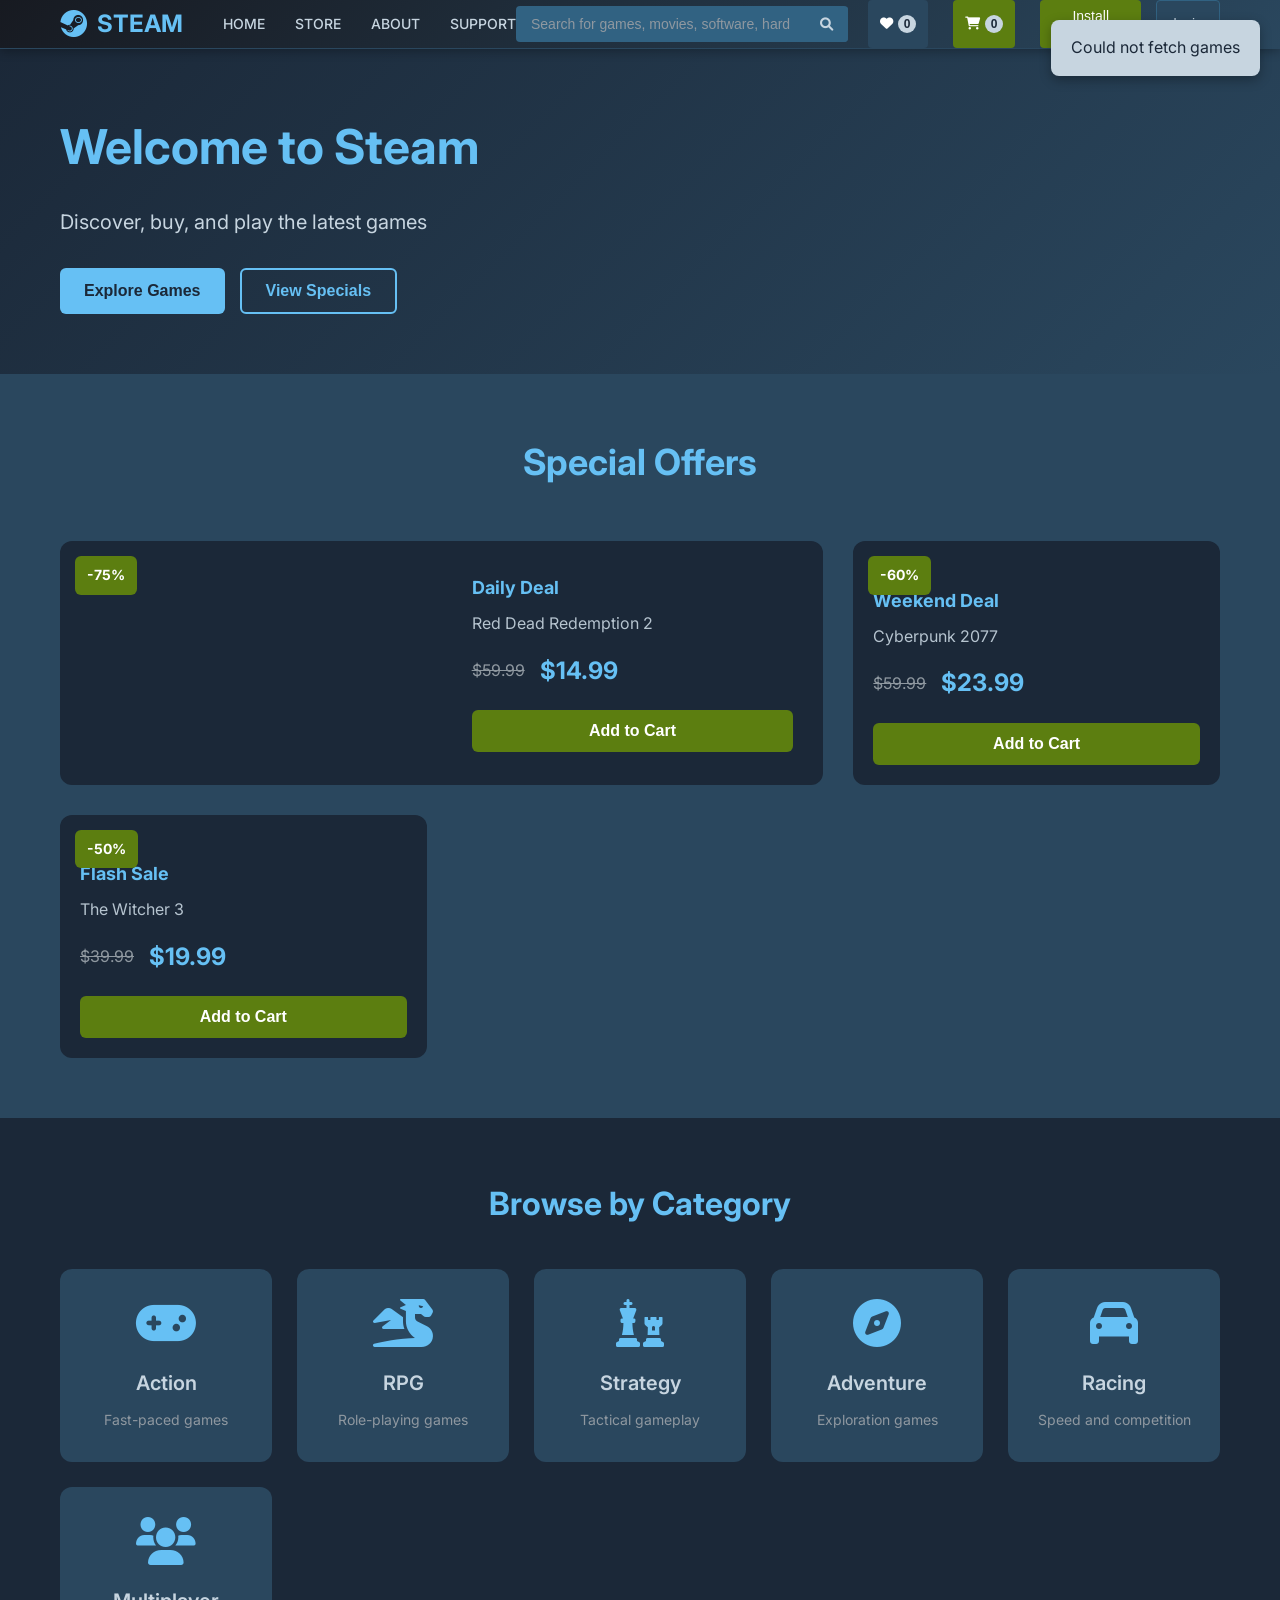
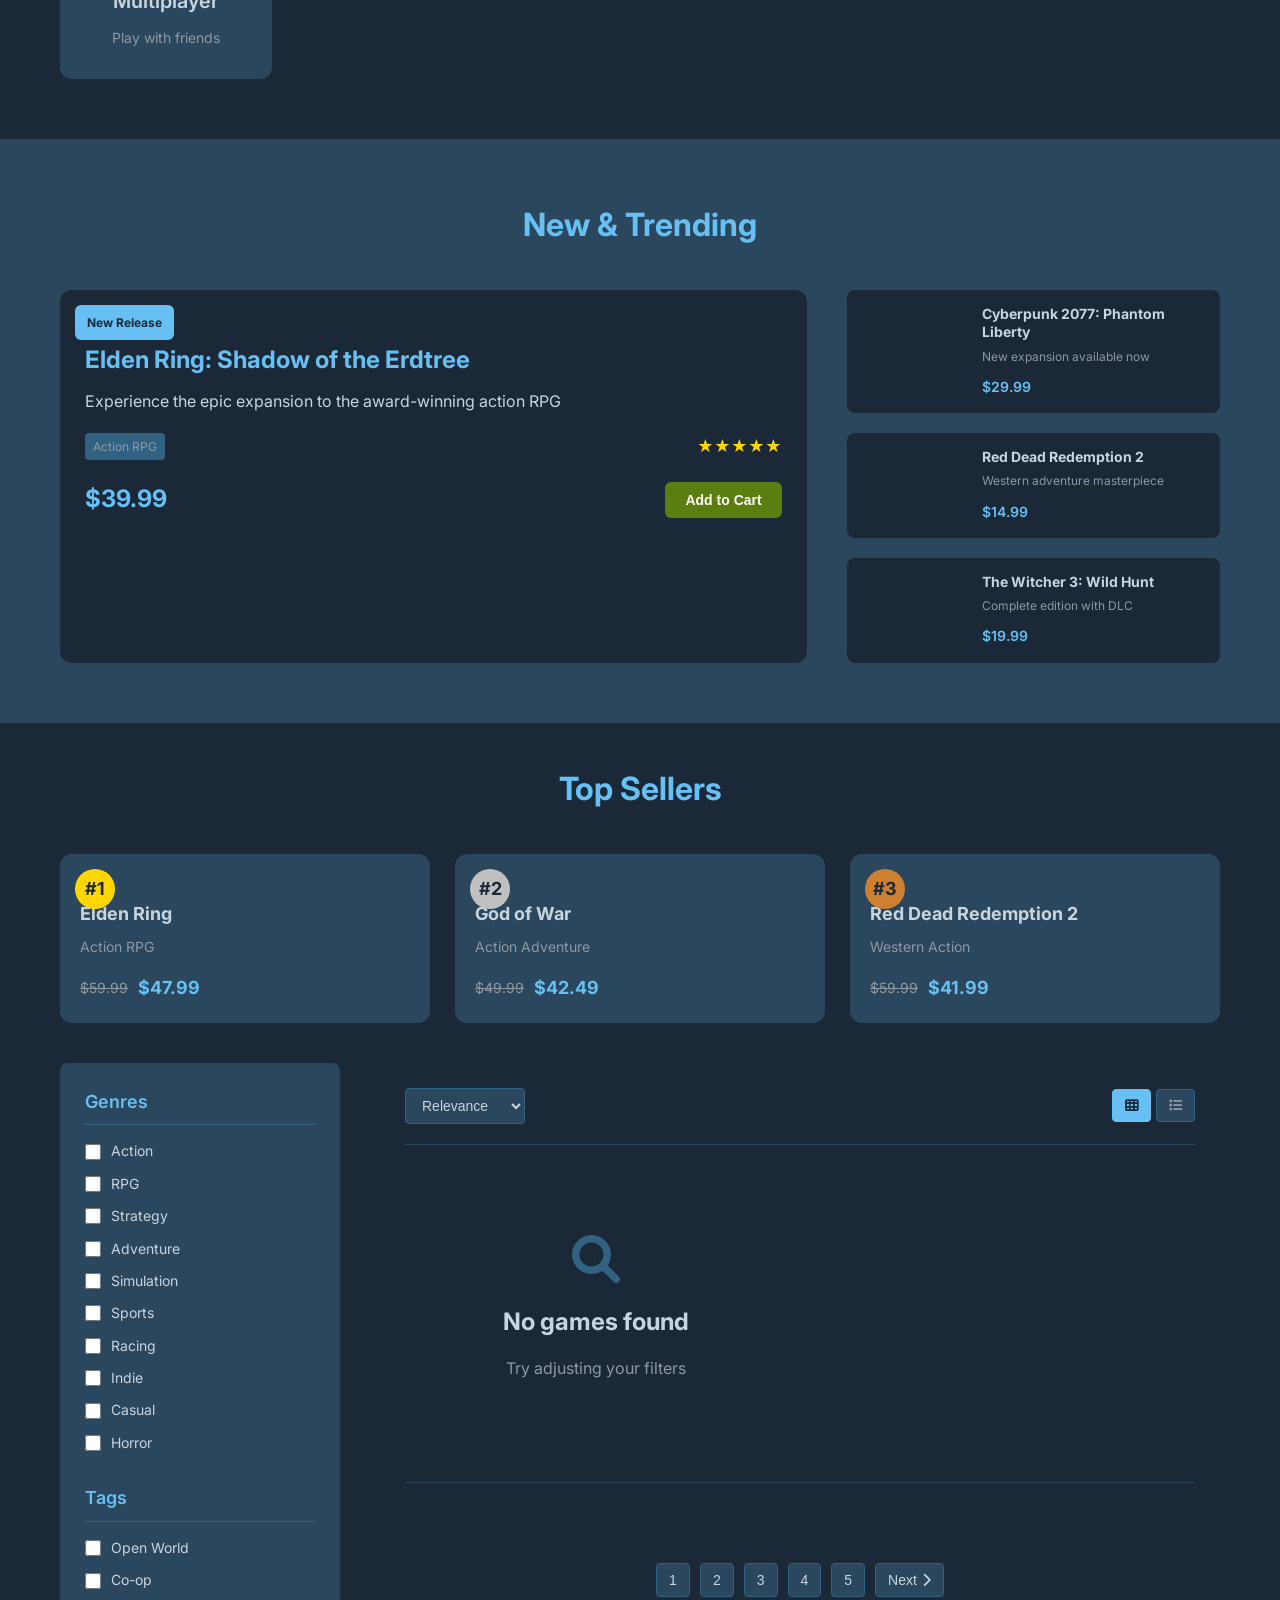
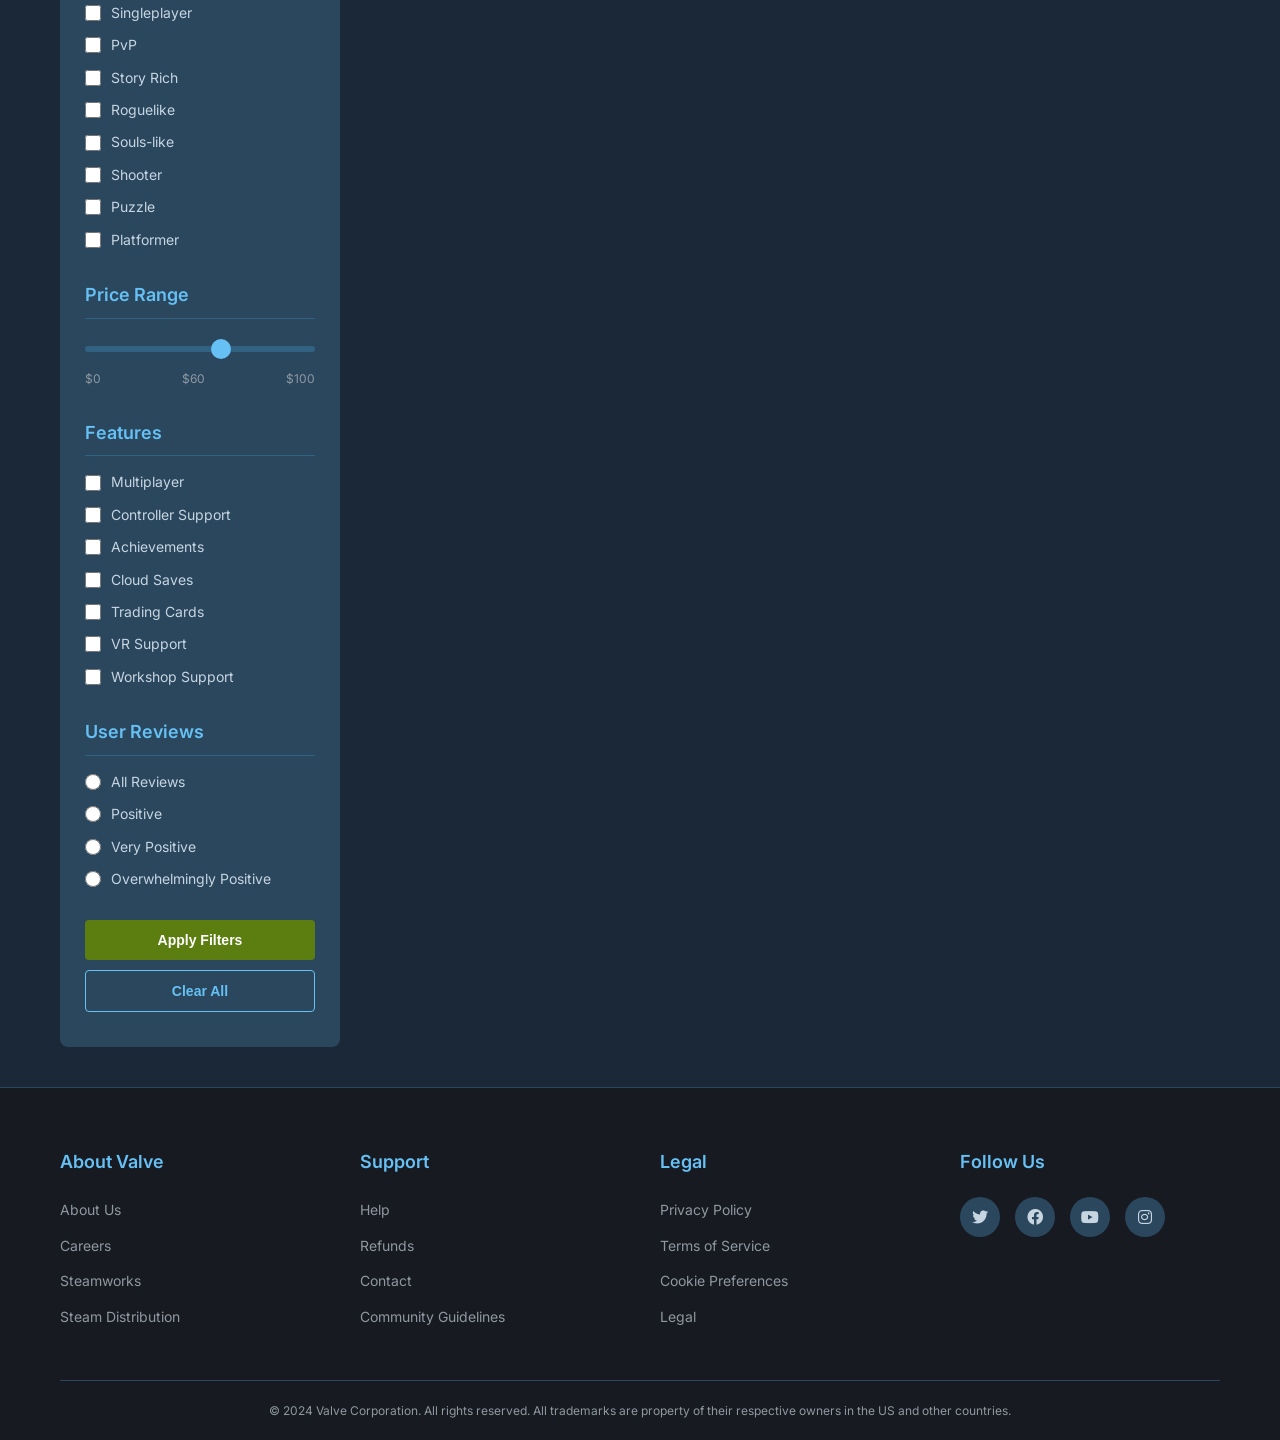
==== commit dba0931a: "Added new features" ====
--- a/index.html
+++ b/index.html
@@ -20,8 +20,8 @@
                     </a>
                 </div>
                 <ul class="nav-menu">
-                    <li><a href="index.html" class="nav-link active">HOME</a></li>
-                    <li><a href="community.html" class="nav-link">COMMUNITY</a></li>
+                    <li><a href="index.html" class="nav-link">HOME</a></li>
+                    <li><a href="index.html" class="nav-link active">STORE</a></li>
                     <li><a href="about.html" class="nav-link">ABOUT</a></li>
                     <li><a href="support.html" class="nav-link">SUPPORT</a></li>
                 </ul>
@@ -41,10 +41,7 @@
                         <span class="cart-count">0</span>
                     </button>
                     <button class="install-steam">Install Steam</button>
-                    <div id="user-actions">
-                        <a href="login.html">Login</a> |
-                        <a href="register.html">Register</a>
-                    </div>
+                    <button class="login-btn">login</button>
                 </div>
             </div>
         </div>
@@ -257,7 +254,7 @@
                 <!-- Sidebar Filters -->
                 <aside class="store-sidebar">
                     <div class="filter-section">
-                        <h3>Categories</h3>
+                        <h3>Genres</h3>
                         <div class="filter-options">
                             <label><input type="checkbox" value="action"> Action</label>
                             <label><input type="checkbox" value="rpg"> RPG</label>
@@ -273,6 +270,22 @@
                     </div>
 
                     <div class="filter-section">
+                        <h3>Tags</h3>
+                        <div class="filter-options">
+                            <label><input type="checkbox" value="open-world"> Open World</label>
+                            <label><input type="checkbox" value="co-op"> Co-op</label>
+                            <label><input type="checkbox" value="singleplayer"> Singleplayer</label>
+                            <label><input type="checkbox" value="pvp"> PvP</label>
+                            <label><input type="checkbox" value="story-rich"> Story Rich</label>
+                            <label><input type="checkbox" value="roguelike"> Roguelike</label>
+                            <label><input type="checkbox" value="souls-like"> Souls-like</label>
+                            <label><input type="checkbox" value="shooter"> Shooter</label>
+                            <label><input type="checkbox" value="puzzle"> Puzzle</label>
+                            <label><input type="checkbox" value="platformer"> Platformer</label>
+                        </div>
+                    </div>
+
+                    <div class="filter-section">
                         <h3>Price Range</h3>
                         <div class="price-slider">
                             <input type="range" id="price-range" min="0" max="100" value="60">
@@ -297,16 +310,7 @@
                         </div>
                     </div>
 
-                    <div class="filter-section">
-                        <h3>Release Date</h3>
-                        <div class="filter-options">
-                            <label><input type="radio" name="release" value="all"> All Time</label>
-                            <label><input type="radio" name="release" value="2024"> 2024</label>
-                            <label><input type="radio" name="release" value="2023"> 2023</label>
-                            <label><input type="radio" name="release" value="2022"> 2022</label>
-                            <label><input type="radio" name="release" value="2021"> 2021</label>
-                        </div>
-                    </div>
+                    
 
                     <div class="filter-section">
                         <h3>User Reviews</h3>
@@ -329,12 +333,9 @@
                         <div class="sort-options">
                             <select id="sort-select">
                                 <option value="relevance">Relevance</option>
-                                <option value="price-low">Price: Low to High</option>
-                                <option value="price-high">Price: High to Low</option>
+                                <option value="price">Price</option>
                                 <option value="newest">Newest</option>
                                 <option value="rating">User Rating</option>
-                                <option value="name">Name</option>
-                                <option value="release-date">Release Date</option>
                             </select>
                         </div>
                         <div class="view-options">
@@ -415,5 +416,6 @@
     </footer>
 
     <script src="script.js"></script>
+    <script src="main-store.js"></script>
 </body>
 </html>
